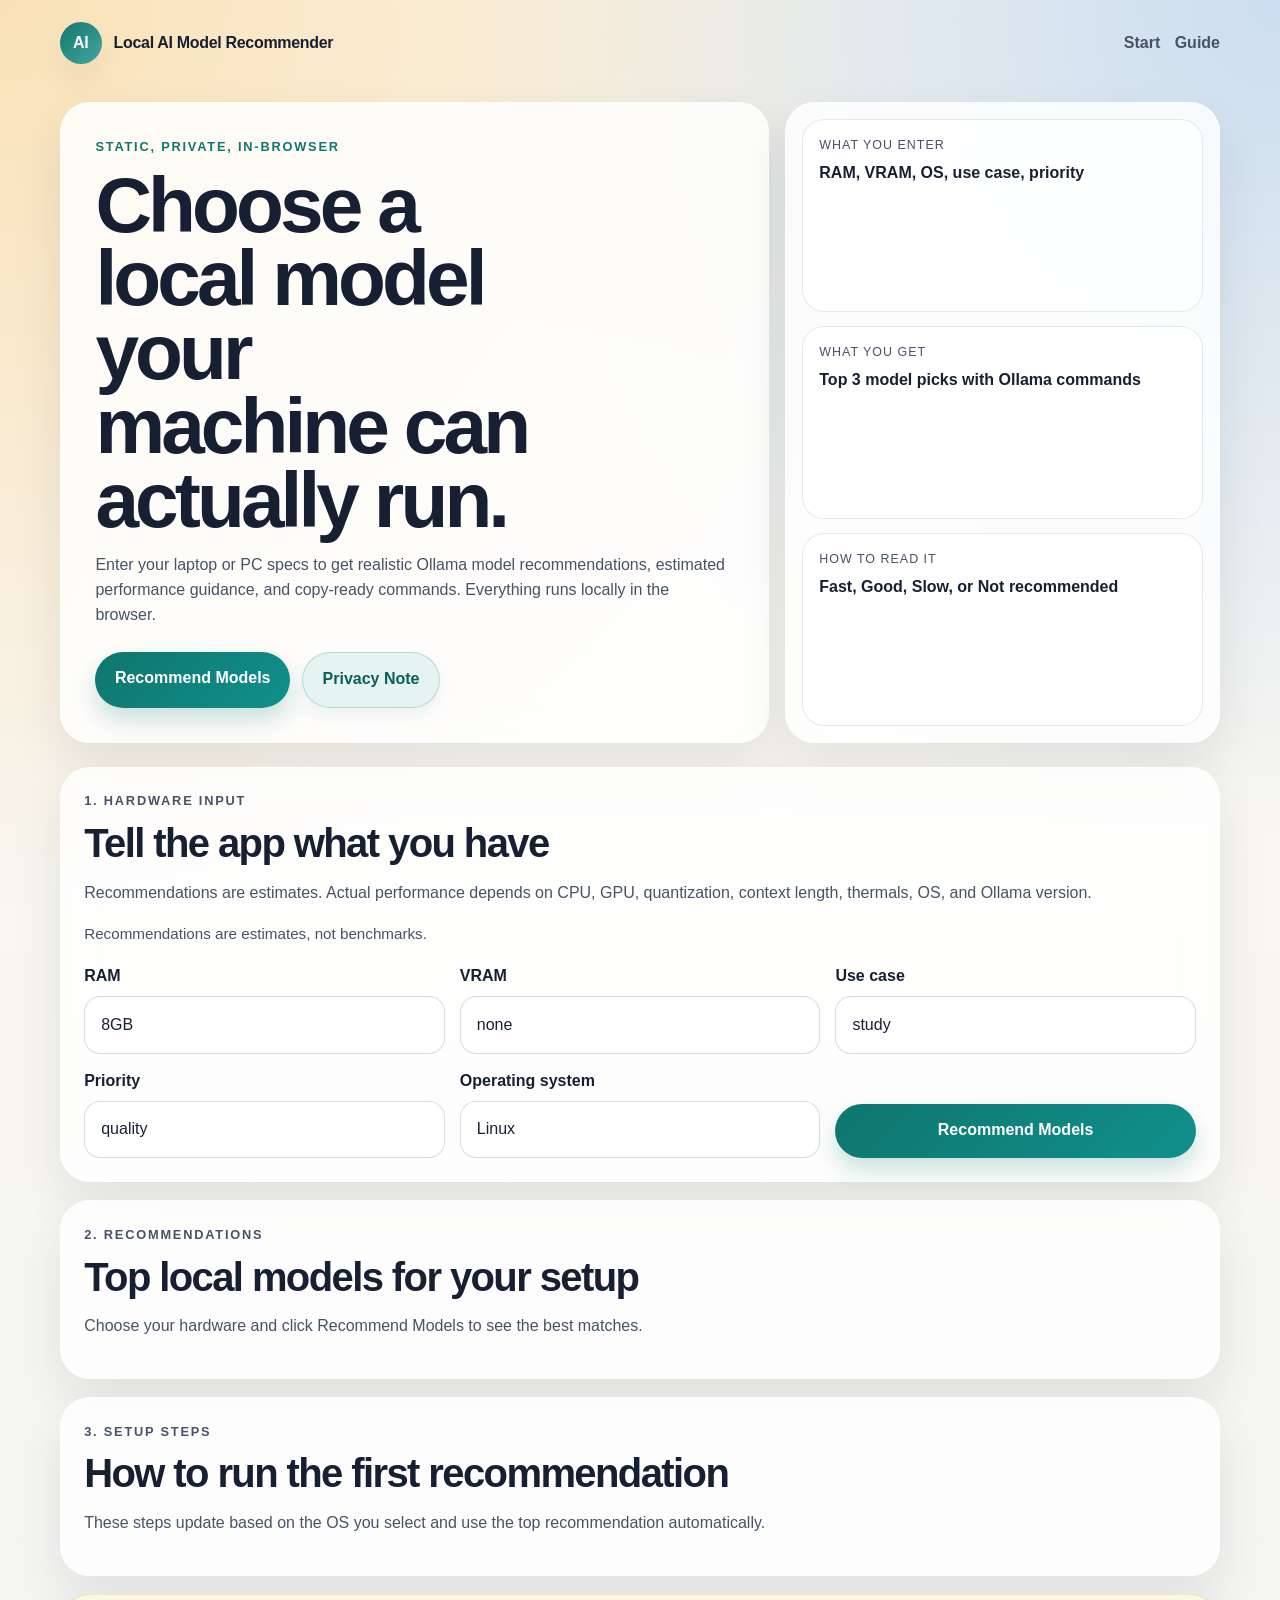
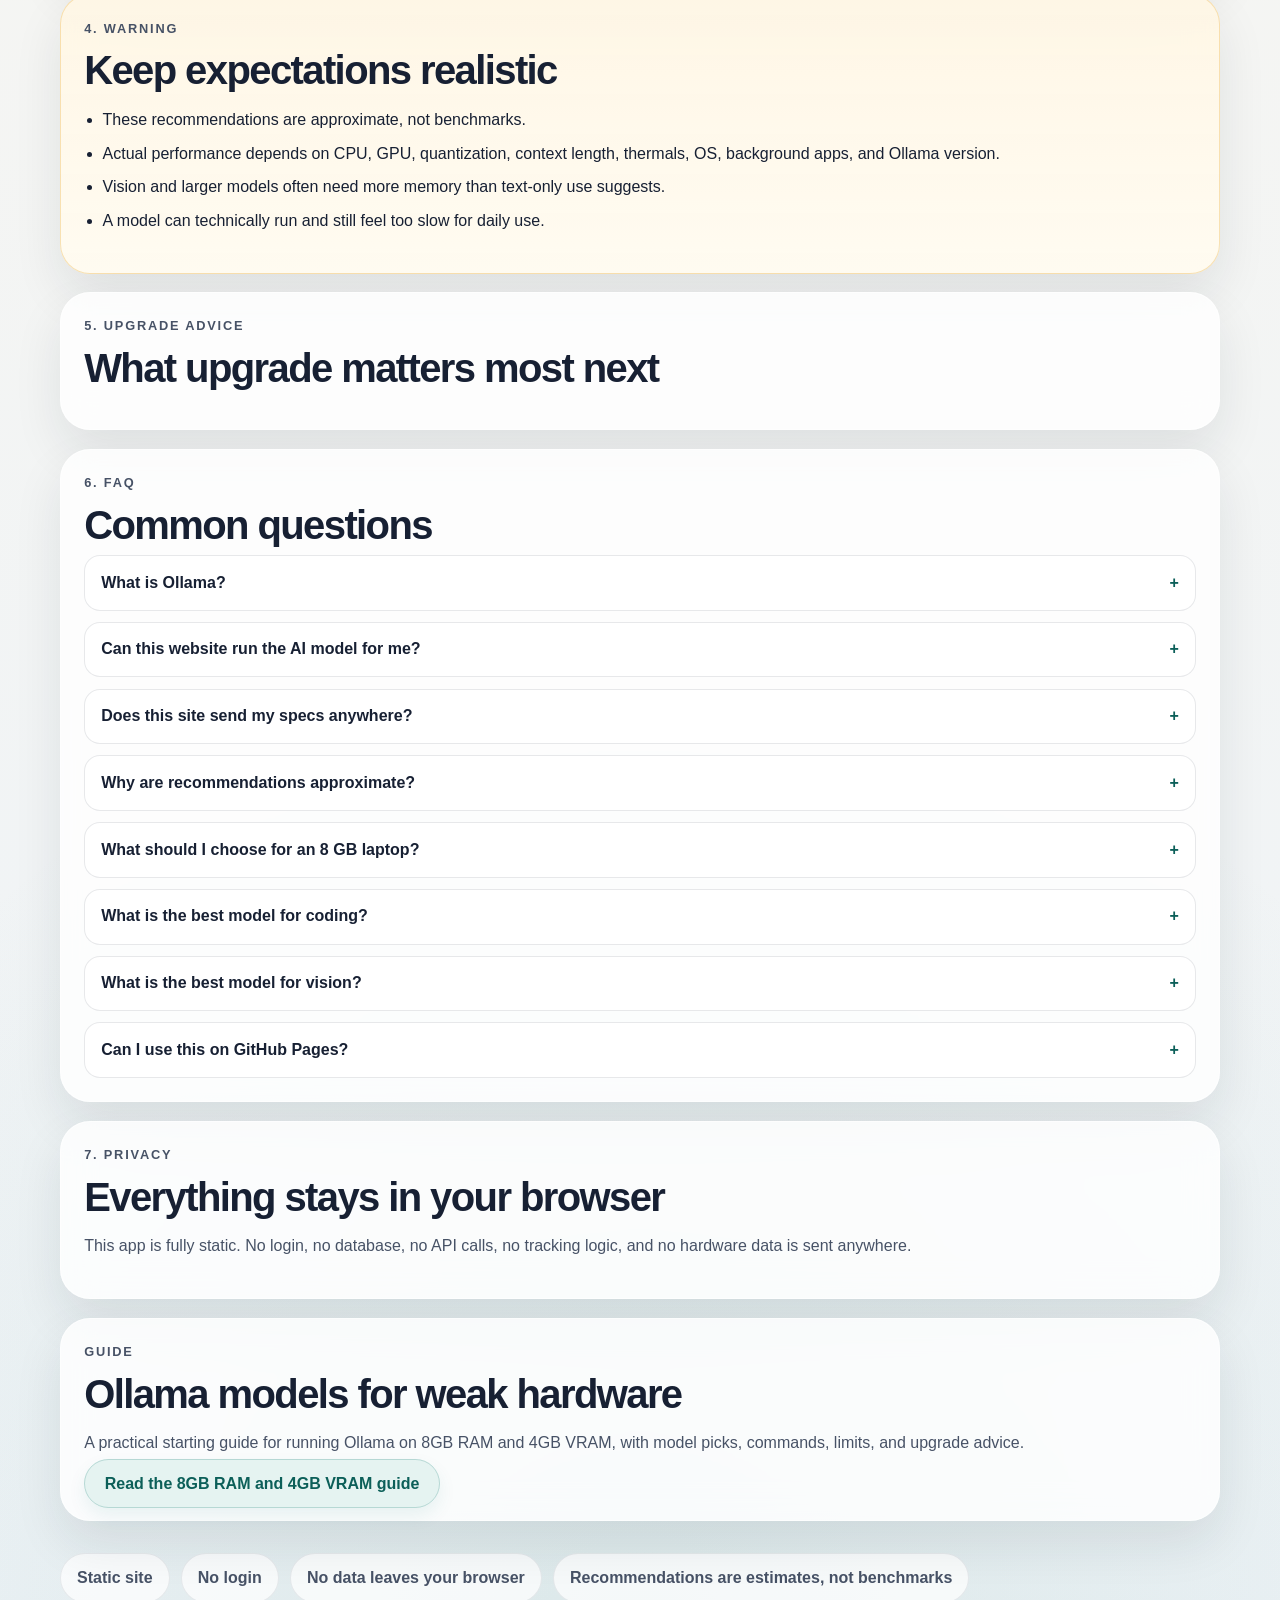
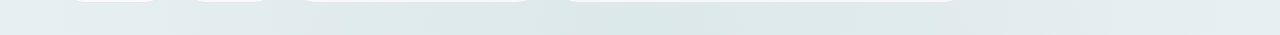
==== index.html @ 6525f6c2 "Add SEO guide for 8GB RAM and 4GB VRAM Ollama models" ====
<!DOCTYPE html>
<html lang="en">
  <head>
    <meta charset="UTF-8" />
    <meta name="viewport" content="width=device-width, initial-scale=1.0" />
    <title>Local AI Model Recommender for Ollama | Estimate the Best Local Model</title>
    <meta
      name="description"
      content="Estimate which Ollama models fit your RAM, VRAM, operating system, and use case with a private static site that runs fully in your browser."
    />
    <meta property="og:type" content="website" />
    <meta property="og:title" content="Local AI Model Recommender for Ollama" />
    <meta
      property="og:description"
      content="Estimate which local AI models your machine can realistically run based on hardware, workload, and priorities."
    />
    <meta property="og:site_name" content="Local AI Model Recommender" />
    <link rel="stylesheet" href="./styles.css" />
  </head>
  <body>
    <div class="page-shell">
      <a class="skip-link" href="#main-content">Skip to main content</a>
      <header class="hero">
        <nav class="topbar" aria-label="Primary">
          <div class="brand">
            <span class="brand-mark" aria-hidden="true">AI</span>
            <span>Local AI Model Recommender</span>
          </div>
          <div class="topbar-links">
            <a href="#hardware-form" class="ghost-link">Start</a>
            <a href="./best-ollama-models-8gb-ram-4gb-vram.html" class="ghost-link">Guide</a>
          </div>
        </nav>

        <div class="hero-content">
          <div class="hero-copy">
            <p class="eyebrow">Static, private, in-browser</p>
            <h1>Choose a local model your machine can actually run.</h1>
            <p class="hero-text">
              Enter your laptop or PC specs to get realistic Ollama model
              recommendations, estimated performance guidance, and copy-ready
              commands. Everything runs locally in the browser.
            </p>
            <div class="hero-actions">
              <a href="#hardware-form" class="button button-primary">Recommend Models</a>
              <a href="#privacy-note" class="button button-secondary">Privacy Note</a>
            </div>
          </div>

          <aside class="hero-panel" aria-label="What this tool does">
            <div class="metric-card">
              <span class="metric-label">What you enter</span>
              <strong>RAM, VRAM, OS, use case, priority</strong>
            </div>
            <div class="metric-card">
              <span class="metric-label">What you get</span>
              <strong>Top 3 model picks with Ollama commands</strong>
            </div>
            <div class="metric-card">
              <span class="metric-label">How to read it</span>
              <strong>Fast, Good, Slow, or Not recommended</strong>
            </div>
          </aside>
        </div>
      </header>

      <main class="main-content" id="main-content">
        <section class="card form-card" id="hardware-form">
          <div class="section-heading">
            <p class="eyebrow">1. Hardware Input</p>
            <h2>Tell the app what you have</h2>
            <p>
              Recommendations are estimates. Actual performance depends on CPU,
              GPU, quantization, context length, thermals, OS, and Ollama
              version.
            </p>
          </div>

          <p class="disclaimer-note" id="estimate-note">
            Recommendations are estimates, not benchmarks.
          </p>

          <form id="recommender-form" class="hardware-grid" aria-describedby="estimate-note">
            <div class="field">
              <label for="ram">RAM</label>
              <select id="ram" name="ram">
                <option value="4">4GB</option>
                <option value="8" selected>8GB</option>
                <option value="16">16GB</option>
                <option value="32">32GB</option>
                <option value="64">64GB</option>
                <option value="96">96GB</option>
                <option value="128">128GB</option>
                <option value="custom">Custom</option>
              </select>
              <input
                id="ram-custom"
                class="custom-hardware-input"
                type="number"
                min="1"
                step="1"
                inputmode="numeric"
                placeholder="Enter RAM in GB"
                aria-label="Custom RAM in GB"
                hidden
              />
            </div>

            <div class="field">
              <label for="vram">VRAM</label>
              <select id="vram" name="vram">
                <option value="0" selected>none</option>
                <option value="2">2GB</option>
                <option value="4">4GB</option>
                <option value="6">6GB</option>
                <option value="8">8GB</option>
                <option value="12">12GB</option>
                <option value="16">16GB</option>
                <option value="20">20GB</option>
                <option value="24">24GB</option>
                <option value="32">32GB</option>
                <option value="48">48GB</option>
                <option value="64">64GB</option>
                <option value="96">96GB</option>
                <option value="128">128GB</option>
                <option value="custom">Custom</option>
              </select>
              <input
                id="vram-custom"
                class="custom-hardware-input"
                type="number"
                min="0"
                step="1"
                inputmode="numeric"
                placeholder="Enter VRAM in GB"
                aria-label="Custom VRAM in GB"
                hidden
              />
            </div>

            <div class="field">
              <label for="useCase">Use case</label>
              <select id="useCase" name="useCase">
                <option value="chat">chat</option>
                <option value="coding">coding</option>
                <option value="study" selected>study</option>
                <option value="automation agents">automation agents</option>
                <option value="home server">home server</option>
                <option value="vision">vision</option>
              </select>
            </div>

            <div class="field">
              <label for="priority">Priority</label>
              <select id="priority" name="priority">
                <option value="speed">speed</option>
                <option value="quality" selected>quality</option>
                <option value="lowest memory">lowest memory</option>
                <option value="privacy/offline">privacy/offline</option>
              </select>
            </div>

            <div class="field">
              <label for="os">Operating system</label>
              <select id="os" name="os">
                <option value="Windows">Windows</option>
                <option value="Linux" selected>Linux</option>
                <option value="macOS">macOS</option>
              </select>
            </div>

            <div class="field field-action">
              <button type="submit" class="button button-primary button-full">
                Recommend Models
              </button>
            </div>
          </form>
        </section>

        <section
          class="card results-card"
          id="results-section"
          aria-labelledby="results-heading"
          tabindex="-1"
        >
          <div class="section-heading">
            <p class="eyebrow">2. Recommendations</p>
            <h2 id="results-heading">Top local models for your setup</h2>
            <p id="results-summary" role="status" aria-live="polite">
              Choose your hardware and click Recommend Models to see the best
              matches.
            </p>
          </div>

          <div
            id="results-warning"
            class="inline-warning hidden"
            role="status"
            aria-live="polite"
          ></div>
          <div class="share-panel hidden" id="share-panel">
            <div class="share-header">
              <h3>Share this result</h3>
              <p>Copy this link to reopen the same recommendation later.</p>
            </div>
            <div class="share-controls">
              <div class="field share-field">
                <label for="share-url">Shareable URL</label>
                <input id="share-url" type="text" readonly />
              </div>
              <button
                type="button"
                class="button button-secondary share-button"
                id="copy-share-link"
                data-state="idle"
              >
                Copy link
              </button>
            </div>
            <p id="share-status" class="share-status" role="status" aria-live="polite"></p>
          </div>
          <div id="results-grid" class="results-grid"></div>
          <section
            class="comparison-panel hidden"
            id="comparison-panel"
            aria-labelledby="comparison-heading"
          >
            <div class="comparison-header">
              <h3 id="comparison-heading">Compare the top 3 models</h3>
              <p>Use this to understand why one model may fit better than another.</p>
            </div>
            <div class="comparison-table-wrap">
              <table class="comparison-table" aria-label="Top 3 model comparison">
                <thead>
                  <tr>
                    <th scope="col">Model</th>
                    <th scope="col">Size</th>
                    <th scope="col">Best for</th>
                    <th scope="col">Expected performance</th>
                    <th scope="col">Speed</th>
                    <th scope="col">Quality</th>
                    <th scope="col">Coding</th>
                    <th scope="col">Vision</th>
                    <th scope="col">Pull command</th>
                  </tr>
                </thead>
                <tbody id="comparison-table-body"></tbody>
              </table>
            </div>
          </section>
          <section
            class="checklist-panel hidden"
            id="checklist-panel"
            aria-labelledby="checklist-heading"
          >
            <div class="checklist-header">
              <h3 id="checklist-heading">Beginner setup checklist</h3>
              <p>Follow these steps after choosing your model.</p>
            </div>
            <ol class="checklist-list" id="checklist-list"></ol>
            <div class="checklist-actions">
              <button
                type="button"
                class="button button-secondary"
                id="copy-checklist-button"
              >
                Copy checklist
              </button>
              <p
                id="checklist-status"
                class="checklist-status"
                role="status"
                aria-live="polite"
              ></p>
            </div>
          </section>
        </section>

        <section class="card" id="setup-section">
          <div class="section-heading">
            <p class="eyebrow">3. Setup Steps</p>
            <h2>How to run the first recommendation</h2>
            <p>
              These steps update based on the OS you select and use the top
              recommendation automatically.
            </p>
          </div>
          <ol id="setup-steps" class="steps-list"></ol>
        </section>

        <section class="card warning-card" id="warning-section">
          <div class="section-heading">
            <p class="eyebrow">4. Warning</p>
            <h2>Keep expectations realistic</h2>
          </div>
          <ul class="warning-list">
            <li>These recommendations are approximate, not benchmarks.</li>
            <li>
              Actual performance depends on CPU, GPU, quantization, context
              length, thermals, OS, background apps, and Ollama version.
            </li>
            <li>
              Vision and larger models often need more memory than text-only use
              suggests.
            </li>
            <li>
              A model can technically run and still feel too slow for daily use.
            </li>
          </ul>
        </section>

        <section class="card" id="upgrade-section">
          <div class="section-heading">
            <p class="eyebrow">5. Upgrade Advice</p>
            <h2>What upgrade matters most next</h2>
            <p id="upgrade-advice" class="upgrade-copy"></p>
          </div>
        </section>

        <section class="card" id="faq-section">
          <div class="section-heading">
            <p class="eyebrow">6. FAQ</p>
            <h2>Common questions</h2>
          </div>
          <div class="faq-list">
            <details>
              <summary>What is Ollama?</summary>
              <p>
                Ollama is a tool for downloading and running local AI models on
                your own machine.
              </p>
            </details>
            <details>
              <summary>Can this website run the AI model for me?</summary>
              <p>
                No. This site only recommends models and shows commands. You run
                the model locally with Ollama.
              </p>
            </details>
            <details>
              <summary>Does this site send my specs anywhere?</summary>
              <p>
                No. Everything runs in your browser and no hardware data is sent
                anywhere.
              </p>
            </details>
            <details>
              <summary>Why are recommendations approximate?</summary>
              <p>
                Real-world speed and quality vary based on quantization, CPU,
                GPU, context length, thermals, drivers, OS, and Ollama version.
              </p>
            </details>
            <details>
              <summary>What should I choose for an 8 GB laptop?</summary>
              <p>
                Small 3B to 4B models are usually the practical ceiling. CPU-only
                systems may still prefer 1B to 3B models for speed.
              </p>
            </details>
            <details>
              <summary>What is the best model for coding?</summary>
              <p>
                Qwen coding models are strong picks when your RAM and VRAM are
                high enough, especially the 7B range for balanced local use.
              </p>
            </details>
            <details>
              <summary>What is the best model for vision?</summary>
              <p>
                Vision-capable Gemma 3 models are the main options in this v1
                dataset. They need more memory than text-only models.
              </p>
            </details>
            <details>
              <summary>Can I use this on GitHub Pages?</summary>
              <p>
                Yes. It is a static HTML, CSS, and JavaScript site with no
                backend, build step, or API dependency.
              </p>
            </details>
          </div>
        </section>

        <section class="card privacy-card" id="privacy-note">
          <div class="section-heading">
            <p class="eyebrow">7. Privacy</p>
            <h2>Everything stays in your browser</h2>
            <p>
              This app is fully static. No login, no database, no API calls, no
              tracking logic, and no hardware data is sent anywhere.
            </p>
          </div>
        </section>

        <section class="card resources-card" id="guides">
          <div class="section-heading">
            <p class="eyebrow">Guide</p>
            <h2>Ollama models for weak hardware</h2>
            <p>
              A practical starting guide for running Ollama on 8GB RAM and 4GB
              VRAM, with model picks, commands, limits, and upgrade advice.
            </p>
          </div>
          <a
            href="./best-ollama-models-8gb-ram-4gb-vram.html"
            class="button button-secondary"
          >
            Read the 8GB RAM and 4GB VRAM guide
          </a>
        </section>
      </main>

      <footer class="site-footer">
        <div class="footer-pill">Static site</div>
        <div class="footer-pill">No login</div>
        <div class="footer-pill">No data leaves your browser</div>
        <div class="footer-pill">Recommendations are estimates, not benchmarks</div>
      </footer>
    </div>

    <script src="./app.js"></script>
  </body>
</html>
---- styles.css ----
:root {
  --bg-base: linear-gradient(180deg, #fbf7ef 0%, #eef3f7 100%);
  --bg-accent:
    radial-gradient(circle at 0% 0%, rgba(248, 208, 136, 0.55) 0, transparent 26%),
    radial-gradient(circle at 100% 0%, rgba(134, 184, 240, 0.4) 0, transparent 24%),
    radial-gradient(circle at 50% 100%, rgba(84, 153, 138, 0.12) 0, transparent 30%);
  --surface: rgba(255, 255, 255, 0.82);
  --surface-strong: #ffffff;
  --surface-soft: rgba(250, 251, 253, 0.92);
  --text: #172033;
  --muted: #475266;
  --line: rgba(23, 32, 51, 0.1);
  --line-strong: rgba(23, 32, 51, 0.16);
  --primary: #0f766e;
  --primary-strong: #0c5f59;
  --primary-soft: #e5f3f1;
  --warning: #fff6e4;
  --warning-line: #f1c46f;
  --warning-text: #6b3e0b;
  --success: #0a7d56;
  --shadow-lg: 0 22px 50px rgba(19, 28, 45, 0.09);
  --shadow-md: 0 16px 32px rgba(19, 28, 45, 0.06);
  --radius-xl: 30px;
  --radius-lg: 22px;
  --radius-md: 16px;
  --radius-sm: 12px;
  --container: 1160px;
  --font-stack: "Segoe UI", "Helvetica Neue", Arial, sans-serif;
}

*,
*::before,
*::after {
  box-sizing: border-box;
}

html {
  scroll-behavior: smooth;
  overflow-x: hidden;
}

body {
  width: 100%;
  margin: 0;
  font-family: var(--font-stack);
  background: var(--bg-accent), var(--bg-base);
  color: var(--text);
  line-height: 1.55;
  overflow-x: hidden;
}

.skip-link {
  position: absolute;
  left: 1rem;
  top: 1rem;
  z-index: 10;
  padding: 0.75rem 1rem;
  border-radius: 999px;
  background: var(--primary-strong);
  color: #fff;
  transform: translateY(-200%);
  transition: transform 140ms ease;
}

.skip-link:focus {
  transform: translateY(0);
}

a {
  color: inherit;
  text-decoration: none;
}

button,
select,
input {
  font: inherit;
}

code {
  font-family: "SFMono-Regular", Consolas, "Liberation Mono", Menlo, monospace;
}

.page-shell {
  min-height: 100vh;
  min-width: 0;
}

.hero,
.main-content,
.site-footer {
  width: min(calc(100% - 1.25rem), var(--container));
  margin: 0 auto;
}

.hero {
  padding: 0.9rem 0 1.5rem;
}

.topbar {
  display: flex;
  align-items: center;
  justify-content: space-between;
  gap: 1rem;
  margin-bottom: 1.75rem;
}

.brand {
  display: flex;
  align-items: center;
  gap: 0.75rem;
  font-weight: 800;
  letter-spacing: -0.02em;
}

.brand-mark {
  width: 2.6rem;
  height: 2.6rem;
  display: inline-flex;
  align-items: center;
  justify-content: center;
  border-radius: 999px;
  background: linear-gradient(135deg, var(--primary), #46a7a0);
  color: #fff;
  box-shadow: var(--shadow-md);
}

.ghost-link {
  color: var(--muted);
  font-weight: 700;
}

.topbar-links {
  display: flex;
  flex-wrap: wrap;
  justify-content: flex-end;
  gap: 0.9rem;
}

.hero-content {
  display: grid;
  gap: 1rem;
}

.hero-copy,
.hero-panel,
.card {
  min-width: 0;
  background: var(--surface);
  backdrop-filter: blur(16px);
  border: 1px solid rgba(255, 255, 255, 0.55);
  box-shadow: var(--shadow-lg);
  border-radius: var(--radius-xl);
}

.hero-copy {
  padding: 1.5rem;
}

.hero-copy h1 {
  margin: 0 0 0.9rem;
  font-size: clamp(2.3rem, 8vw, 4.9rem);
  line-height: 0.94;
  letter-spacing: -0.05em;
  max-width: 10ch;
}

.hero-text,
.section-heading p,
.faq-list p,
.result-subcopy,
.empty-state p {
  color: var(--muted);
}

.eyebrow {
  margin: 0 0 0.75rem;
  font-size: 0.8rem;
  letter-spacing: 0.14em;
  text-transform: uppercase;
  color: var(--primary);
  font-weight: 800;
}

.hero-actions {
  display: flex;
  flex-wrap: wrap;
  gap: 0.75rem;
  margin-top: 1.5rem;
}

.hero-panel {
  padding: 1rem;
  display: grid;
  gap: 0.85rem;
}

.metric-card {
  background: rgba(255, 255, 255, 0.85);
  border: 1px solid var(--line);
  border-radius: var(--radius-lg);
  padding: 1rem;
}

.metric-label {
  display: block;
  color: var(--muted);
  font-size: 0.78rem;
  margin-bottom: 0.38rem;
  text-transform: uppercase;
  letter-spacing: 0.08em;
}

.main-content {
  padding-bottom: 2rem;
  display: grid;
  gap: 1rem;
}

.card {
  padding: 1.2rem;
}

.section-heading h2 {
  margin: 0.12rem 0 0.55rem;
  font-size: clamp(1.5rem, 4vw, 2.5rem);
  line-height: 1.04;
  letter-spacing: -0.04em;
}

.hardware-grid {
  display: grid;
  gap: 0.95rem;
  margin-top: 1.2rem;
}

.field {
  display: grid;
  gap: 0.45rem;
}

.field label {
  font-weight: 700;
}

.field select,
.custom-hardware-input {
  width: 100%;
  appearance: none;
  border-radius: var(--radius-md);
  border: 1px solid var(--line-strong);
  padding: 0.95rem 1rem;
  background: var(--surface-strong);
  color: var(--text);
  box-shadow: inset 0 1px 0 rgba(255, 255, 255, 0.7);
}

.custom-hardware-input[hidden] {
  display: none;
}

.custom-hardware-input:invalid {
  border-color: var(--warning-line);
}

.disclaimer-note {
  margin: 1rem 0 0;
  color: var(--muted);
  font-size: 0.95rem;
}

.button {
  border: 0;
  border-radius: 999px;
  padding: 0.92rem 1.22rem;
  font-weight: 800;
  cursor: pointer;
  transition: transform 140ms ease, background-color 140ms ease, color 140ms ease,
    box-shadow 140ms ease;
}

.button:hover,
.button:focus-visible,
.copy-button:hover,
.copy-button:focus-visible {
  transform: translateY(-1px);
}

.button:focus-visible,
.ghost-link:focus-visible,
summary:focus-visible,
select:focus-visible,
.custom-hardware-input:focus-visible,
.share-field input:focus-visible,
.copy-button:focus-visible,
.skip-link:focus-visible,
.results-card:focus-visible {
  outline: 3px solid rgba(15, 118, 110, 0.35);
  outline-offset: 3px;
}

.button-primary {
  color: #fff;
  background: linear-gradient(135deg, var(--primary), #10908b);
  box-shadow: 0 12px 24px rgba(15, 118, 110, 0.22);
}

.button-secondary {
  color: var(--primary-strong);
  background: var(--primary-soft);
  border: 1px solid rgba(15, 118, 110, 0.22);
  box-shadow: 0 8px 18px rgba(15, 118, 110, 0.08);
}

.button-full {
  width: 100%;
}

.field-action {
  align-self: end;
}

.results-grid {
  display: grid;
  gap: 1rem;
  margin-top: 1rem;
}

.share-panel {
  min-width: 0;
  margin-top: 1rem;
  padding: 1rem;
  border-radius: var(--radius-lg);
  background: linear-gradient(180deg, rgba(229, 243, 241, 0.9), rgba(255, 255, 255, 0.96));
  border: 1px solid rgba(15, 118, 110, 0.18);
  box-shadow: 0 12px 28px rgba(15, 118, 110, 0.08);
}

.share-header p,
.share-status {
  color: #334155;
}

.share-header h3 {
  margin: 0;
  font-size: 1rem;
  line-height: 1.2;
}

.share-header p {
  margin: 0.3rem 0 0;
  font-size: 0.95rem;
}

.share-controls {
  min-width: 0;
  display: grid;
  gap: 0.8rem;
  margin-top: 0.9rem;
}

.share-field input {
  min-width: 0;
  width: 100%;
  border-radius: var(--radius-md);
  border: 1px solid var(--line-strong);
  padding: 0.95rem 1rem;
  background: var(--surface-strong);
  color: var(--text);
}

.share-button {
  white-space: nowrap;
}

.share-status {
  min-height: 1.5rem;
  margin: 0.75rem 0 0;
  font-size: 0.88rem;
}

.checklist-panel {
  min-width: 0;
  margin-top: 1rem;
  padding: 1rem;
  border-radius: var(--radius-lg);
  background: linear-gradient(180deg, rgba(247, 251, 250, 0.96), rgba(255, 255, 255, 0.98));
  border: 1px solid rgba(15, 118, 110, 0.14);
  box-shadow: var(--shadow-md);
}

.comparison-panel {
  min-width: 0;
  margin-top: 1rem;
  padding: 1rem;
  border-radius: var(--radius-lg);
  background: rgba(255, 255, 255, 0.94);
  border: 1px solid var(--line);
  box-shadow: var(--shadow-md);
}

.comparison-header h3 {
  margin: 0;
  font-size: 1.08rem;
  line-height: 1.2;
}

.comparison-header p {
  margin: 0.3rem 0 0;
  color: #334155;
}

.comparison-table-wrap {
  max-width: 100%;
  min-width: 0;
  margin-top: 1rem;
  overflow-x: auto;
  -webkit-overflow-scrolling: touch;
  overscroll-behavior-inline: contain;
}

.comparison-table {
  width: 100%;
  min-width: 900px;
  border-collapse: collapse;
}

.comparison-table th,
.comparison-table td {
  padding: 0.85rem 0.8rem;
  border-bottom: 1px solid rgba(23, 32, 51, 0.08);
  text-align: left;
  vertical-align: top;
}

.comparison-table th {
  color: #334155;
  font-size: 0.78rem;
  font-weight: 800;
  letter-spacing: 0.08em;
  text-transform: uppercase;
}

.comparison-table td {
  color: var(--text);
  background: rgba(255, 255, 255, 0.74);
}

.comparison-model {
  font-weight: 800;
}

.comparison-command {
  display: grid;
  gap: 0.6rem;
  min-width: 0;
}

.comparison-command code {
  display: block;
  padding: 0.7rem 0.8rem;
  border-radius: var(--radius-sm);
  background: #0f172a;
  color: #f8fafc;
  border: 1px solid rgba(148, 163, 184, 0.2);
  overflow-x: auto;
  white-space: nowrap;
}

.checklist-header h3 {
  margin: 0;
  font-size: 1.08rem;
  line-height: 1.2;
}

.checklist-header p,
.checklist-status,
.checklist-item-copy {
  color: #334155;
}

.checklist-header p {
  margin: 0.3rem 0 0;
}

.checklist-list {
  margin: 1rem 0 0;
  padding-left: 1.25rem;
}

.checklist-list li + li {
  margin-top: 0.8rem;
}

.checklist-item-copy {
  display: block;
  margin-top: 0.2rem;
}

.checklist-command {
  margin-top: 0.55rem;
  min-width: 0;
}

.checklist-command-group {
  margin-top: 0.55rem;
  min-width: 0;
}

.checklist-command-label {
  display: block;
  margin-bottom: 0.45rem;
  color: #334155;
  font-size: 0.84rem;
  font-weight: 800;
}

.checklist-command-block {
  max-width: 100%;
  min-width: 0;
  padding: 0.9rem;
  border-radius: var(--radius-md);
  background: #0f172a;
  color: #f8fafc;
  border: 1px solid rgba(148, 163, 184, 0.18);
  box-shadow: 0 10px 20px rgba(15, 23, 42, 0.14);
  overflow-x: auto;
}

.checklist-command-block code {
  display: block;
  color: #f8fafc;
  white-space: nowrap;
  overflow-x: auto;
}

.checklist-copy-button {
  margin-top: 0.6rem;
  border: 1px solid #1d4ed8;
  background: #2563eb;
  color: #ffffff;
  box-shadow: none;
}

.checklist-copy-button:hover,
.checklist-copy-button:focus-visible {
  background: #1d4ed8;
}

.checklist-actions {
  display: grid;
  gap: 0.75rem;
  margin-top: 1rem;
}

.checklist-status {
  min-height: 1.5rem;
  margin: 0;
  font-size: 0.88rem;
}

.result-card {
  min-width: 0;
  position: relative;
  border: 1px solid var(--line);
  border-radius: var(--radius-lg);
  background: rgba(255, 255, 255, 0.94);
  padding: 1rem;
  box-shadow: var(--shadow-md);
}

.result-card.best-match {
  border-color: rgba(15, 118, 110, 0.28);
  box-shadow: 0 22px 44px rgba(15, 118, 110, 0.12);
}

.result-card.best-match::before {
  content: "";
  position: absolute;
  inset: 0;
  border-radius: inherit;
  padding: 1px;
  background: linear-gradient(135deg, rgba(15, 118, 110, 0.4), rgba(92, 170, 132, 0.18));
  -webkit-mask: linear-gradient(#fff 0 0) content-box, linear-gradient(#fff 0 0);
  -webkit-mask-composite: xor;
  mask-composite: exclude;
  pointer-events: none;
}

.result-badges {
  display: flex;
  flex-wrap: wrap;
  gap: 0.5rem;
  margin-bottom: 0.85rem;
}

.badge {
  display: inline-flex;
  align-items: center;
  border-radius: 999px;
  padding: 0.36rem 0.72rem;
  font-size: 0.77rem;
  font-weight: 800;
  letter-spacing: 0.02em;
}

.badge-rank {
  background: #eef1f7;
  color: #344056;
}

.badge-best {
  background: #e7f7ef;
  color: var(--success);
}

.badge-size {
  background: var(--primary-soft);
  color: var(--primary-strong);
}

.result-top {
  display: grid;
  gap: 0.45rem;
}

.result-title-row {
  display: flex;
  align-items: start;
  justify-content: space-between;
  gap: 0.8rem;
  min-width: 0;
}

.result-top h3 {
  margin: 0;
  font-size: 1.34rem;
  line-height: 1.1;
}

.result-subcopy {
  margin: 0;
}

.scan-grid {
  margin-top: 1rem;
  display: grid;
  gap: 0.75rem;
}

.scan-item {
  padding: 0.9rem;
  border-radius: var(--radius-md);
  background: var(--surface-soft);
  border: 1px solid rgba(23, 32, 51, 0.06);
}

.scan-label {
  display: block;
  margin-bottom: 0.28rem;
  font-size: 0.77rem;
  font-weight: 800;
  text-transform: uppercase;
  letter-spacing: 0.08em;
  color: var(--muted);
}

.scan-item strong {
  display: block;
  margin-bottom: 0.24rem;
  font-size: 1rem;
}

.why-block {
  margin-top: 0.95rem;
  padding: 0.95rem;
  border-radius: var(--radius-md);
  background: #f7fbfa;
  border: 1px solid rgba(15, 118, 110, 0.1);
}

.why-block strong {
  display: block;
  margin-bottom: 0.28rem;
}

.command-block {
  max-width: 100%;
  min-width: 0;
  margin-top: 1rem;
  border-radius: var(--radius-md);
  background: #0f1726;
  color: #edf4ff;
  padding: 0.9rem;
  display: grid;
  gap: 0.75rem;
}

.command-row {
  min-width: 0;
  display: grid;
  grid-template-columns: minmax(0, 1fr);
  gap: 0.6rem;
}

.command-meta {
  min-width: 0;
}

.command-meta strong {
  display: block;
  margin-bottom: 0.25rem;
  font-size: 0.84rem;
  color: rgba(248, 251, 255, 0.94);
}

.command-row code {
  display: block;
  min-width: 0;
  overflow-wrap: anywhere;
  color: #ffffff;
}

.copy-button {
  justify-self: start;
  min-width: 82px;
  padding: 0.62rem 0.95rem;
  border-radius: 999px;
  border: 1px solid rgba(255, 255, 255, 0.24);
  background: rgba(255, 255, 255, 0.14);
  color: #fff;
  cursor: pointer;
  font-weight: 800;
}

.checklist-copy-button:not([data-state="copied"]):not([data-state="failed"]),
.comparison-command .copy-button:not([data-state="copied"]):not([data-state="failed"]) {
  border: 1px solid #1d4ed8;
  background: #2563eb;
  color: #ffffff;
  opacity: 1;
}

.checklist-copy-button:not([data-state="copied"]):not([data-state="failed"]):hover,
.comparison-command .copy-button:not([data-state="copied"]):not([data-state="failed"]):hover {
  background: #1d4ed8;
  border-color: #1d4ed8;
  color: #ffffff;
}

.checklist-copy-button:not([data-state="copied"]):not([data-state="failed"]):focus-visible,
.comparison-command .copy-button:not([data-state="copied"]):not([data-state="failed"]):focus-visible {
  background: #1d4ed8;
  border-color: #1d4ed8;
  color: #ffffff;
  outline: 3px solid rgba(37, 99, 235, 0.28);
  outline-offset: 3px;
}

.checklist-copy-button:not([data-state="copied"]):not([data-state="failed"]):active,
.comparison-command .copy-button:not([data-state="copied"]):not([data-state="failed"]):active {
  background: #1e40af;
  border-color: #1e40af;
  color: #ffffff;
}

.copy-button[data-state="copied"] {
  background: rgba(10, 125, 86, 0.3);
  border-color: rgba(92, 202, 151, 0.3);
}

.copy-button[data-state="failed"] {
  background: rgba(138, 63, 31, 0.3);
  border-color: rgba(255, 177, 140, 0.26);
}

.warning-cluster {
  margin-top: 0.95rem;
  padding-left: 1.1rem;
}

.warning-cluster li + li,
.warning-list li + li,
.steps-list li + li {
  margin-top: 0.55rem;
}

.inline-warning,
.warning-card {
  background: linear-gradient(180deg, rgba(255, 246, 228, 0.92), rgba(255, 251, 240, 0.95));
  border-color: rgba(241, 196, 111, 0.48);
}

.inline-warning {
  border: 1px solid var(--warning-line);
  border-radius: var(--radius-md);
  padding: 0.95rem 1rem;
  color: var(--warning-text);
  margin-top: 1rem;
}

.empty-state {
  min-width: 0;
  padding: 1.2rem;
  border-radius: var(--radius-lg);
  background: rgba(255, 255, 255, 0.88);
  border: 1px dashed var(--line-strong);
}

.empty-state h3 {
  margin: 0 0 0.4rem;
}

.result-card ul,
.warning-list,
.steps-list {
  padding-left: 1.15rem;
}

.steps-list code,
.warning-list code,
.result-card code {
  overflow-wrap: anywhere;
}

.upgrade-copy {
  font-size: 1.02rem;
  color: var(--text);
  overflow-wrap: anywhere;
}

.faq-list {
  display: grid;
  gap: 0.7rem;
}

.faq-list details {
  border: 1px solid var(--line);
  border-radius: var(--radius-md);
  background: rgba(255, 255, 255, 0.8);
  padding: 0.9rem 1rem;
}

.faq-list summary {
  cursor: pointer;
  font-weight: 700;
  list-style: none;
}

.faq-list summary::-webkit-details-marker {
  display: none;
}

.faq-list summary::after {
  content: "+";
  float: right;
  color: var(--primary-strong);
  font-weight: 800;
}

.faq-list details[open] summary::after {
  content: "−";
}

.site-footer {
  padding: 0 0 2rem;
  display: flex;
  flex-wrap: wrap;
  gap: 0.7rem;
}

.footer-pill {
  border-radius: 999px;
  background: rgba(255, 255, 255, 0.72);
  border: 1px solid rgba(23, 32, 51, 0.08);
  padding: 0.72rem 1rem;
  color: var(--muted);
  font-weight: 700;
}

.article-hero {
  padding-bottom: 1rem;
}

.article-hero-copy {
  max-width: 880px;
}

.article-hero-copy h1 {
  max-width: 13ch;
}

.article-main {
  max-width: 920px;
}

.article-card {
  padding: 1.2rem;
}

.article-card section + section {
  margin-top: 2.2rem;
  padding-top: 1.5rem;
  border-top: 1px solid var(--line);
}

.article-card h2 {
  margin: 0 0 0.85rem;
  font-size: clamp(1.55rem, 4vw, 2.45rem);
  line-height: 1.08;
  letter-spacing: -0.04em;
}

.article-card h3 {
  margin: 1.45rem 0 0.55rem;
  font-size: 1.16rem;
  line-height: 1.2;
}

.article-card p,
.article-card li {
  color: var(--muted);
}

.article-card strong,
.article-card h2,
.article-card h3 {
  color: var(--text);
}

.article-card a {
  color: var(--primary-strong);
  font-weight: 800;
  text-decoration: underline;
  text-underline-offset: 0.18em;
}

.article-card .button {
  color: #fff;
  text-decoration: none;
}

.article-card .button-secondary {
  color: var(--primary-strong);
}

.article-card ul,
.article-card ol {
  padding-left: 1.25rem;
}

.article-card li + li {
  margin-top: 0.45rem;
}

.article-card code {
  overflow-wrap: anywhere;
}

.article-card p code,
.article-card li code,
.article-table code {
  border-radius: 0.45rem;
  padding: 0.12rem 0.34rem;
  background: rgba(15, 118, 110, 0.09);
  color: var(--primary-strong);
  font-size: 0.94em;
}

.article-card pre {
  max-width: 100%;
  margin: 0.85rem 0 1rem;
  padding: 1rem;
  overflow-x: auto;
  border-radius: var(--radius-md);
  background: #0f172a;
  border: 1px solid rgba(148, 163, 184, 0.2);
  box-shadow: 0 12px 26px rgba(15, 23, 42, 0.12);
}

.article-card pre code {
  display: block;
  min-width: 0;
  padding: 0;
  background: transparent;
  color: #f8fafc;
  white-space: pre;
}

.article-card blockquote {
  margin: 1rem 0;
  padding: 0.9rem 1rem;
  border-left: 4px solid var(--primary);
  border-radius: var(--radius-md);
  background: var(--primary-soft);
}

.article-card blockquote p {
  margin: 0;
  color: var(--text);
  font-weight: 800;
}

.article-table-wrap {
  max-width: 100%;
  margin: 1rem 0;
  overflow-x: auto;
  -webkit-overflow-scrolling: touch;
}

.article-table {
  width: 100%;
  min-width: 680px;
  border-collapse: collapse;
  border: 1px solid var(--line);
  border-radius: var(--radius-md);
  overflow: hidden;
}

.article-table th,
.article-table td {
  padding: 0.85rem;
  border-bottom: 1px solid rgba(23, 32, 51, 0.08);
  text-align: left;
  vertical-align: top;
}

.article-table th {
  background: var(--surface-soft);
  color: #334155;
  font-size: 0.78rem;
  font-weight: 800;
  letter-spacing: 0.08em;
  text-transform: uppercase;
}

.article-table td {
  background: rgba(255, 255, 255, 0.74);
  color: var(--muted);
}

.article-cta {
  padding: 1.1rem;
  border-radius: var(--radius-lg);
  background: linear-gradient(180deg, rgba(229, 243, 241, 0.92), rgba(255, 255, 255, 0.96));
  border: 1px solid rgba(15, 118, 110, 0.18);
}

.internal-links {
  display: grid;
  gap: 0.45rem;
}

.article-bottom-nav {
  display: grid;
  gap: 1rem;
}

.hidden {
  display: none;
}

@media (hover: none) {
  .button:hover,
  .copy-button:hover {
    transform: none;
  }
}

@media (prefers-reduced-motion: reduce) {
  html {
    scroll-behavior: auto;
  }

  .button,
  .copy-button,
  .skip-link {
    transition: none;
  }
}

@media (min-width: 720px) {
  .hero,
  .main-content,
  .site-footer {
    width: min(calc(100% - 2rem), var(--container));
  }

  .hero {
    padding-top: 1.4rem;
  }

  .topbar {
    margin-bottom: 2.35rem;
  }

  .hero-content {
    grid-template-columns: minmax(0, 1.55fr) minmax(290px, 0.95fr);
    align-items: stretch;
  }

  .hero-copy {
    padding: 2.15rem;
  }

  .card {
    padding: 1.45rem;
  }

  .article-card {
    padding: 2rem;
  }

  .hardware-grid {
    grid-template-columns: repeat(2, minmax(0, 1fr));
  }

  .field-action {
    grid-column: span 2;
  }

  .results-grid {
    grid-template-columns: repeat(2, minmax(0, 1fr));
  }

  .scan-grid {
    grid-template-columns: repeat(2, minmax(0, 1fr));
  }

  .share-controls {
    grid-template-columns: minmax(0, 1fr) auto;
    align-items: end;
  }

  .checklist-actions {
    grid-template-columns: auto minmax(0, 1fr);
    align-items: center;
  }

  .comparison-command {
    min-width: 250px;
  }

  .command-row {
    grid-template-columns: minmax(0, 1fr) auto;
    align-items: center;
  }

  .copy-button {
    justify-self: end;
  }
}

@media (max-width: 719px) {
  :root {
    --surface: #ffffff;
    --surface-soft: #f8fafc;
    --shadow-lg: 0 10px 24px rgba(19, 28, 45, 0.07);
    --shadow-md: 0 8px 18px rgba(19, 28, 45, 0.05);
  }

  body {
    background: linear-gradient(180deg, #fbf7ef 0%, #eef3f7 100%);
  }

  .hero,
  .main-content,
  .site-footer {
    width: min(calc(100% - 1rem), var(--container));
  }

  .brand {
    min-width: 0;
  }

  .brand span:last-child {
    overflow-wrap: anywhere;
  }

  .hero-copy,
  .hero-panel,
  .card {
    border-radius: var(--radius-lg);
    backdrop-filter: none;
    border-color: rgba(23, 32, 51, 0.08);
  }

  .hero-copy h1 {
    max-width: 12ch;
    font-size: clamp(2rem, 12vw, 3rem);
  }

  .brand-mark,
  .result-card,
  .result-card.best-match,
  .comparison-panel,
  .checklist-panel,
  .share-panel,
  .checklist-command-block {
    box-shadow: none;
  }

  .result-card.best-match::before {
    display: none;
  }

  .main-content > section {
    content-visibility: auto;
    contain-intrinsic-size: auto 520px;
  }

  .button,
  .copy-button {
    max-width: 100%;
    white-space: normal;
  }

  .share-button,
  .checklist-actions .button {
    width: 100%;
  }

  .comparison-panel,
  .checklist-panel,
  .share-panel {
    padding: 0.85rem;
    border-radius: var(--radius-md);
  }

  .comparison-table-wrap {
    overflow-x: visible;
  }

  .comparison-table {
    width: 100%;
    min-width: 0;
  }

  .comparison-table thead {
    position: absolute;
    width: 1px;
    height: 1px;
    overflow: hidden;
    clip: rect(0 0 0 0);
    white-space: nowrap;
  }

  .comparison-table tbody,
  .comparison-table tr,
  .comparison-table th,
  .comparison-table td {
    display: block;
    width: 100%;
  }

  .comparison-table tr {
    border: 1px solid rgba(23, 32, 51, 0.1);
    border-radius: var(--radius-md);
    background: rgba(255, 255, 255, 0.82);
    overflow: hidden;
  }

  .comparison-table tr + tr {
    margin-top: 0.75rem;
  }

  .comparison-table th,
  .comparison-table td {
    display: grid;
    grid-template-columns: minmax(6.6rem, 0.38fr) minmax(0, 1fr);
    gap: 0.75rem;
    padding: 0.75rem;
    border-bottom: 1px solid rgba(23, 32, 51, 0.08);
    background: transparent;
    overflow-wrap: anywhere;
  }

  .comparison-table tr > :last-child {
    border-bottom: 0;
  }

  .comparison-table th::before,
  .comparison-table td::before {
    color: #64748b;
    font-size: 0.72rem;
    font-weight: 800;
    letter-spacing: 0.08em;
    text-transform: uppercase;
  }

  .comparison-table th:nth-child(1)::before {
    content: "Model";
  }

  .comparison-table td:nth-child(2)::before {
    content: "Size";
  }

  .comparison-table td:nth-child(3)::before {
    content: "Best for";
  }

  .comparison-table td:nth-child(4)::before {
    content: "Performance";
  }

  .comparison-table td:nth-child(5)::before {
    content: "Speed";
  }

  .comparison-table td:nth-child(6)::before {
    content: "Quality";
  }

  .comparison-table td:nth-child(7)::before {
    content: "Coding";
  }

  .comparison-table td:nth-child(8)::before {
    content: "Vision";
  }

  .comparison-table td:nth-child(9)::before {
    content: "Pull";
  }

  .comparison-command code,
  .checklist-command-block code,
  .article-card pre code {
    white-space: normal;
    overflow-wrap: anywhere;
  }

  .topbar-links {
    gap: 0.7rem;
  }

  .article-main {
    max-width: none;
  }

  .article-card {
    padding: 1rem;
  }

  .article-card section + section {
    margin-top: 1.8rem;
    padding-top: 1.2rem;
  }

  .article-table {
    min-width: 620px;
  }

  .comparison-command .copy-button,
  .checklist-copy-button,
  .command-row .copy-button {
    justify-self: stretch;
    width: 100%;
  }

  .checklist-list {
    padding-left: 1rem;
  }
}

@media (min-width: 1024px) {
  .main-content {
    gap: 1.15rem;
  }

  .hardware-grid {
    grid-template-columns: repeat(3, minmax(0, 1fr));
  }

  .field-action {
    grid-column: auto;
  }

  .results-grid {
    grid-template-columns: repeat(3, minmax(0, 1fr));
  }
}
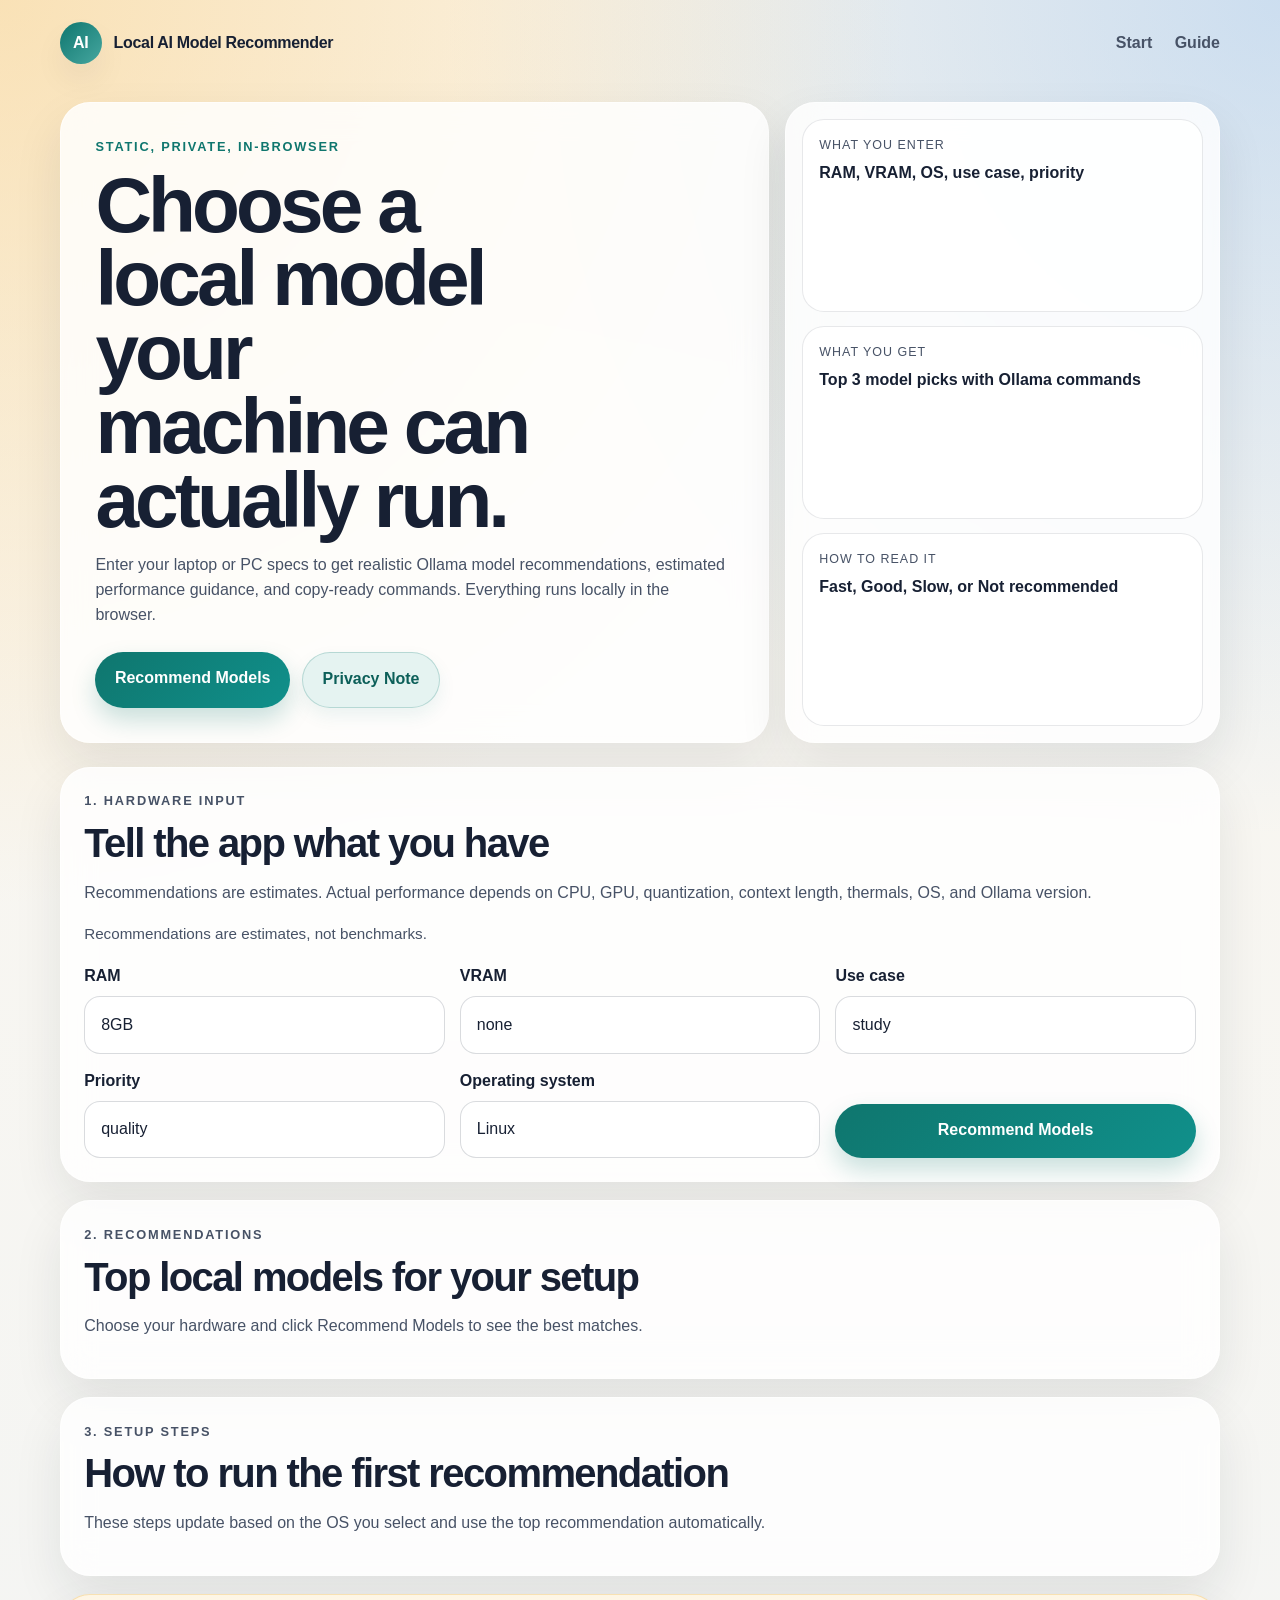
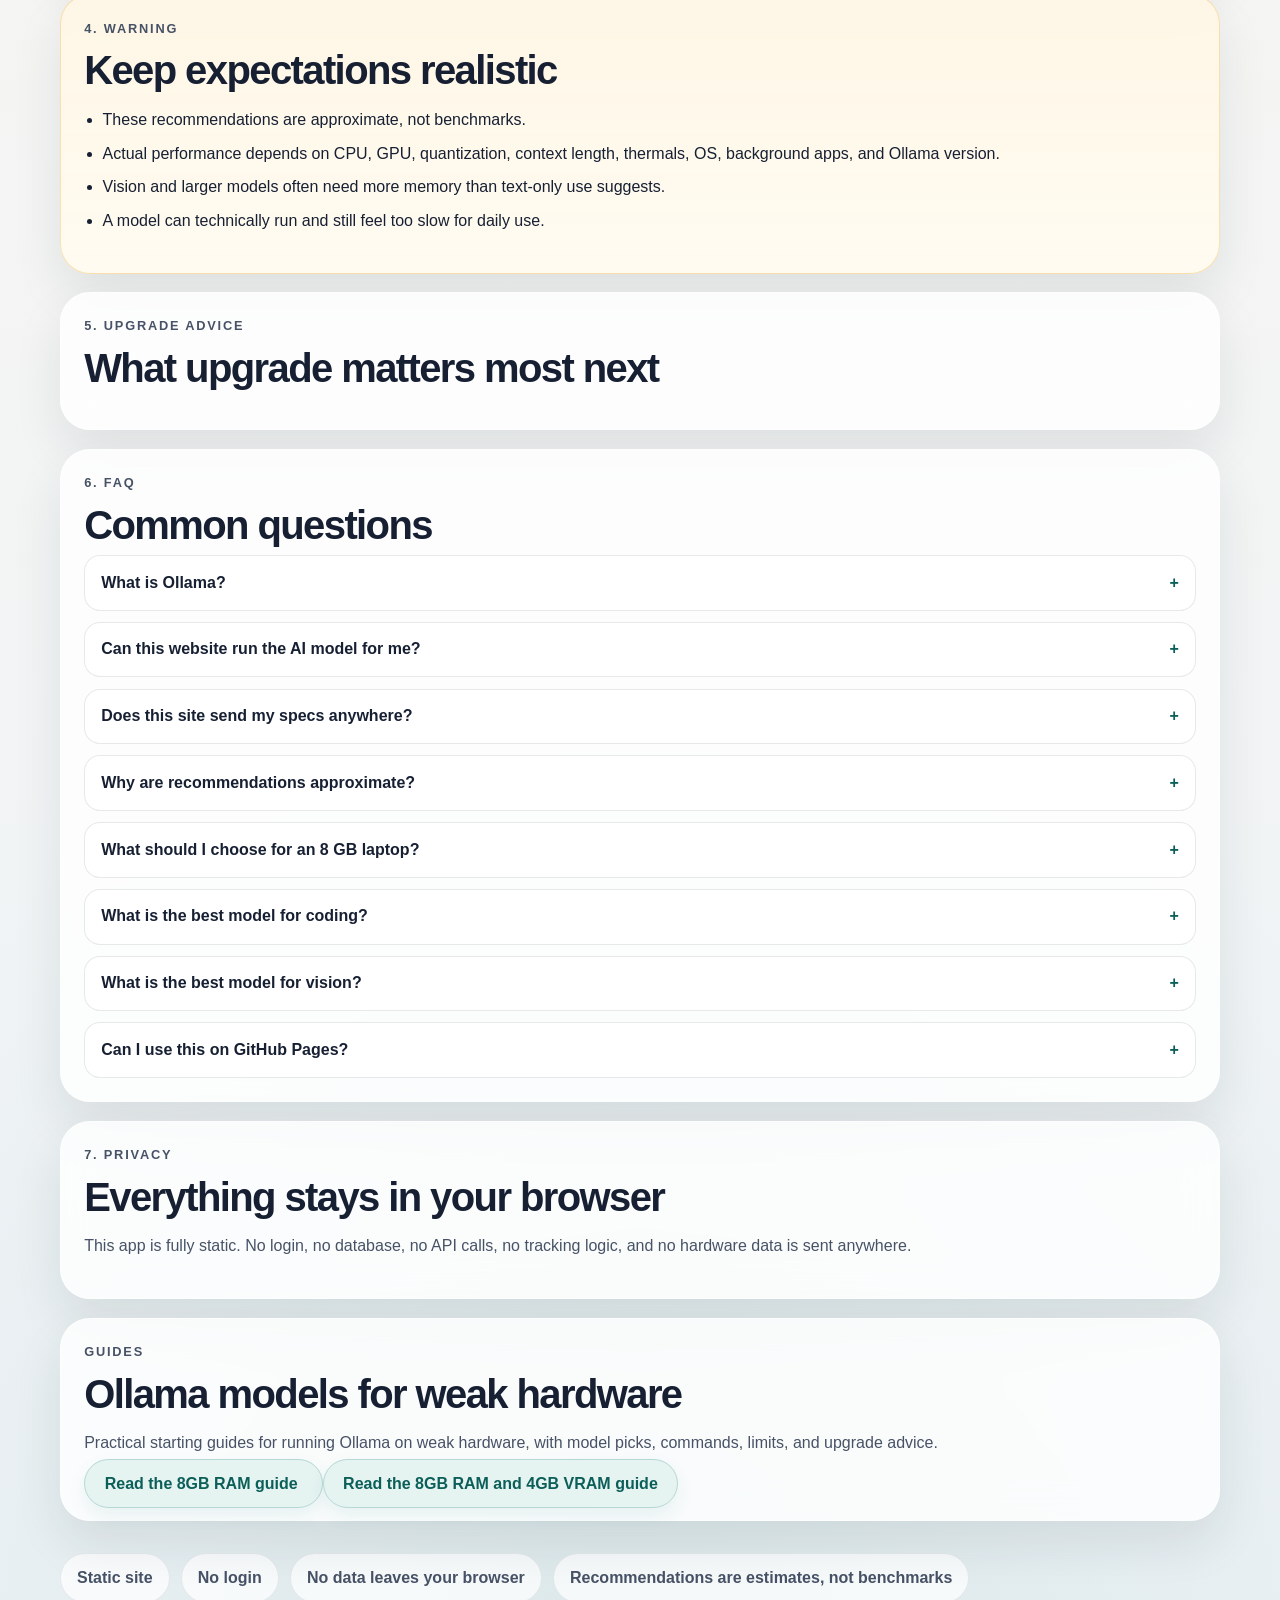
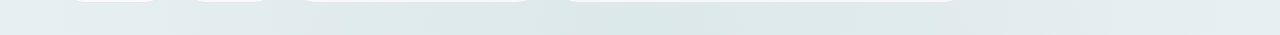
==== commit 25f31589: "Add SEO guide for running Ollama on 8GB RAM" ====
--- a/index.html
+++ b/index.html
@@ -395,13 +395,19 @@
 
         <section class="card resources-card" id="guides">
           <div class="section-heading">
-            <p class="eyebrow">Guide</p>
+            <p class="eyebrow">Guides</p>
             <h2>Ollama models for weak hardware</h2>
             <p>
-              A practical starting guide for running Ollama on 8GB RAM and 4GB
-              VRAM, with model picks, commands, limits, and upgrade advice.
-            </p>
-          </div>
+              Practical starting guides for running Ollama on weak hardware,
+              with model picks, commands, limits, and upgrade advice.
+            </p>
+          </div>
+          <a
+            href="./can-ollama-run-on-8gb-ram.html"
+            class="button button-secondary"
+          >
+            Read the 8GB RAM guide
+          </a>
           <a
             href="./best-ollama-models-8gb-ram-4gb-vram.html"
             class="button button-secondary"
@@ -420,5 +426,6 @@
     </div>
 
     <script src="./app.js"></script>
+    <!-- Cloudflare Web Analytics --><script defer src='https://static.cloudflareinsights.com/beacon.min.js' data-cf-beacon='{"token": "9627f5c90aa14c988069e39d1c63aba9"}'></script><!-- End Cloudflare Web Analytics -->
   </body>
 </html>
--- a/styles.css
+++ b/styles.css
@@ -134,7 +134,7 @@
   display: flex;
   flex-wrap: wrap;
   justify-content: flex-end;
-  gap: 0.9rem;
+  gap: 1.4rem;
 }
 
 .hero-content {
@@ -287,7 +287,10 @@
 }
 
 .button:focus-visible,
+.brand:focus-visible,
 .ghost-link:focus-visible,
+.article-card a:focus-visible,
+.footer-pill:focus-visible,
 summary:focus-visible,
 select:focus-visible,
 .custom-hardware-input:focus-visible,
@@ -1332,7 +1335,7 @@
   }
 
   .topbar-links {
-    gap: 0.7rem;
+    gap: 1rem;
   }
 
   .article-main {
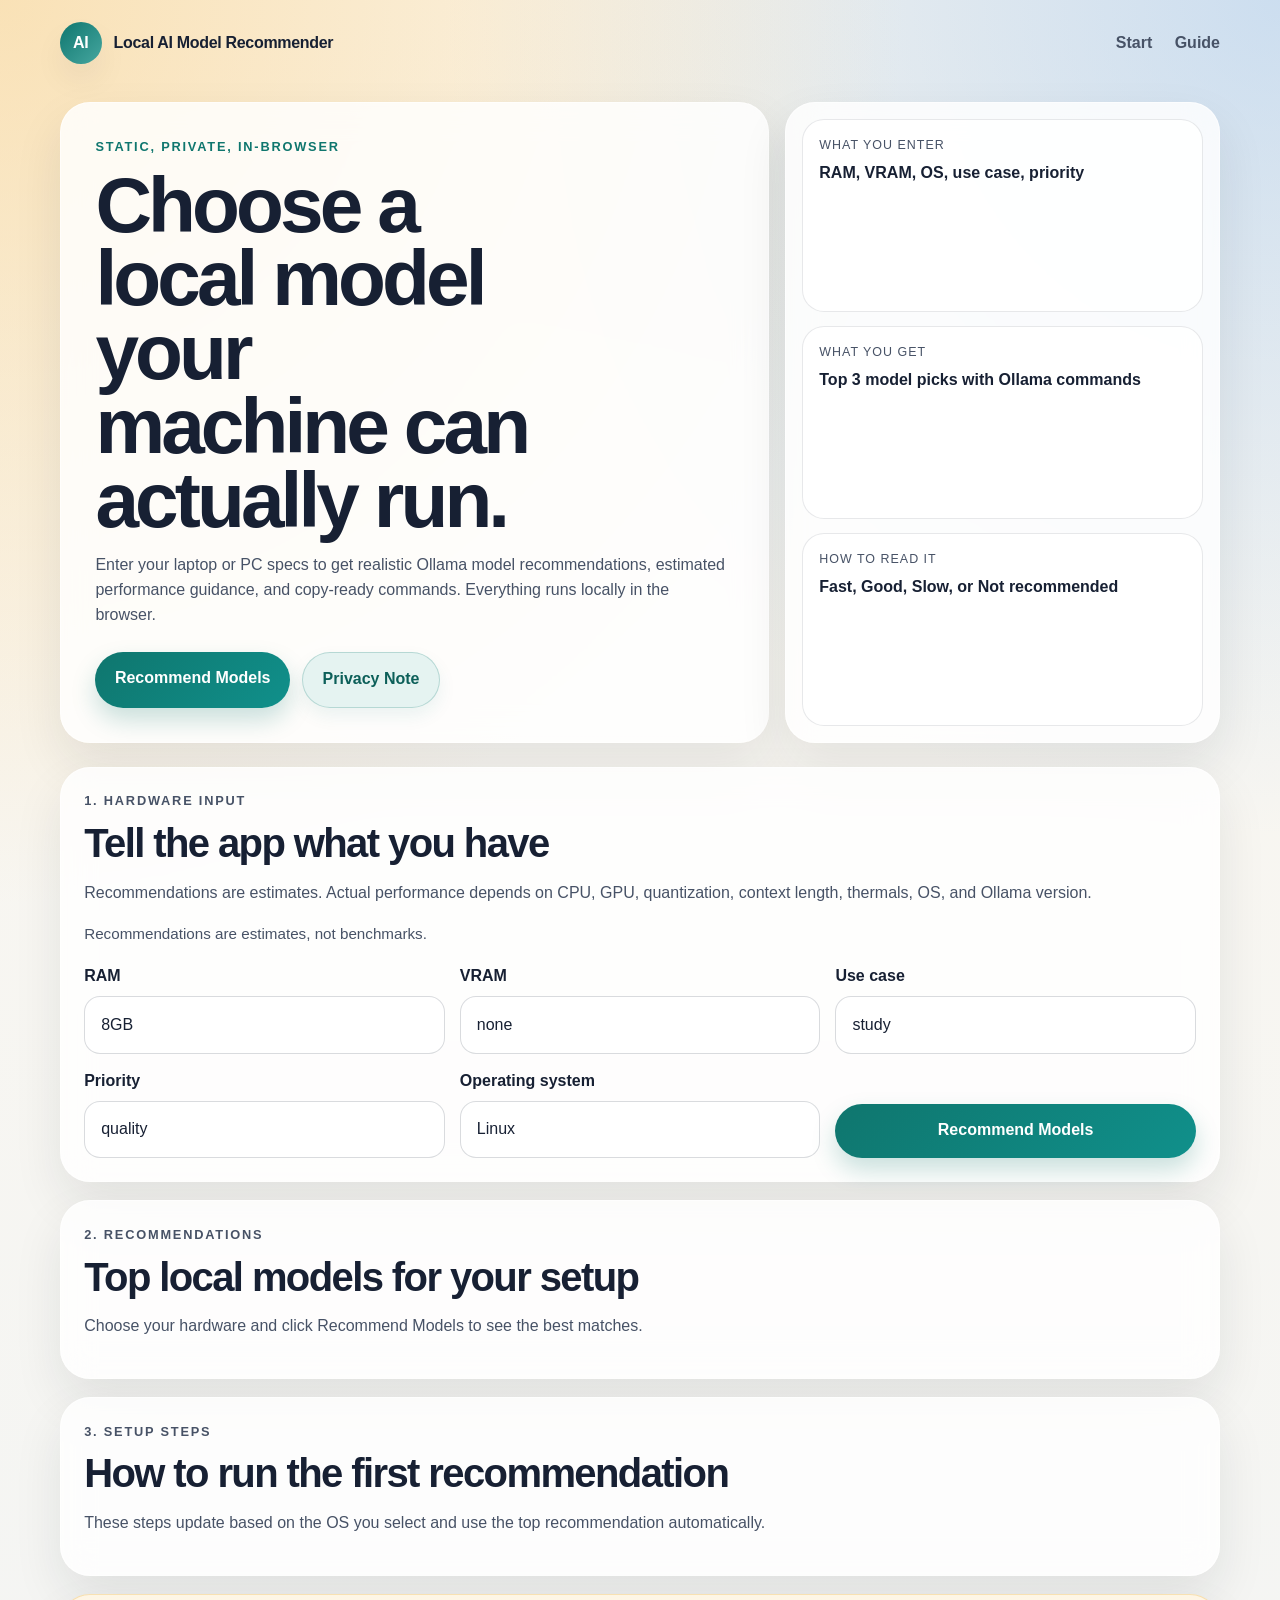
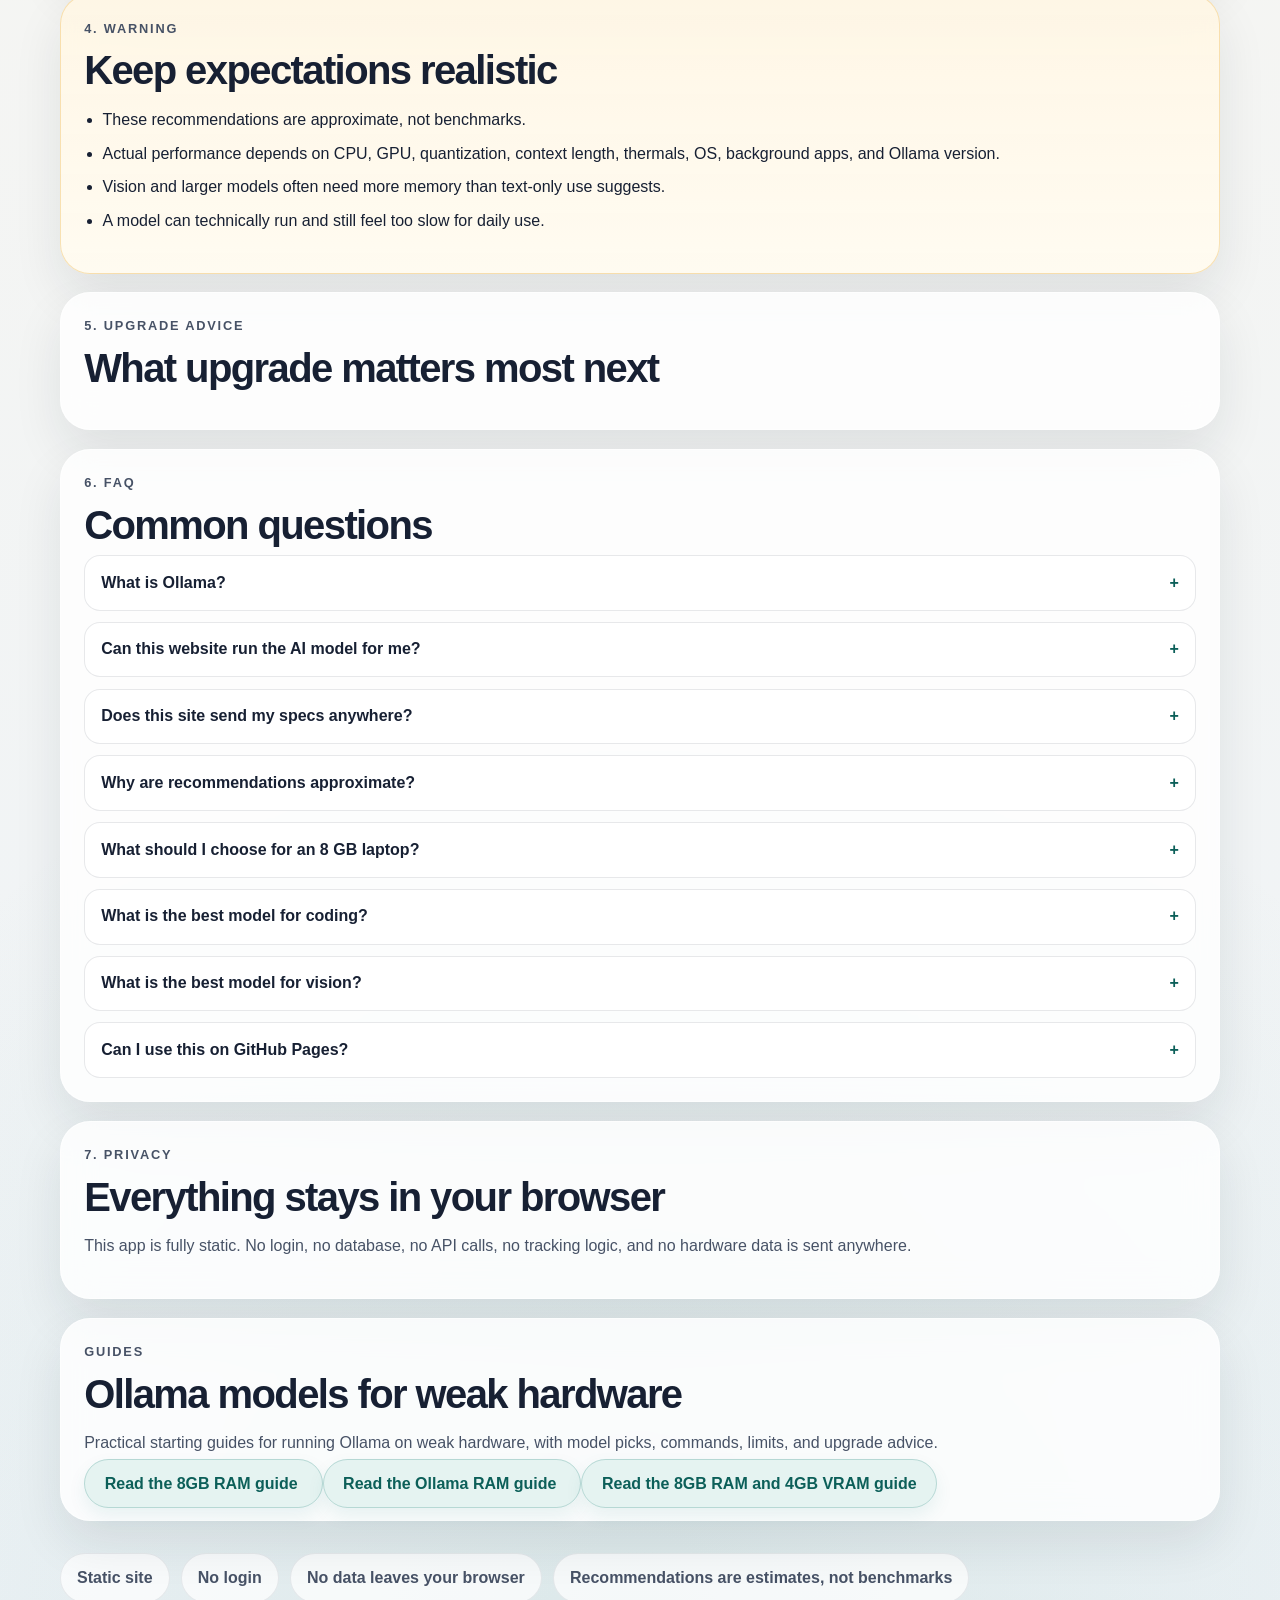
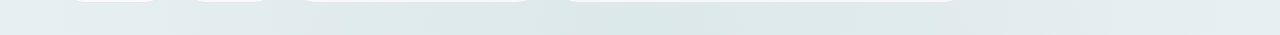
==== commit 4011de6e: "Add SEO guide for Ollama RAM requirements" ====
--- a/index.html
+++ b/index.html
@@ -409,6 +409,12 @@
             Read the 8GB RAM guide
           </a>
           <a
+            href="./how-much-ram-do-you-need-for-ollama.html"
+            class="button button-secondary"
+          >
+            Read the Ollama RAM guide
+          </a>
+          <a
             href="./best-ollama-models-8gb-ram-4gb-vram.html"
             class="button button-secondary"
           >
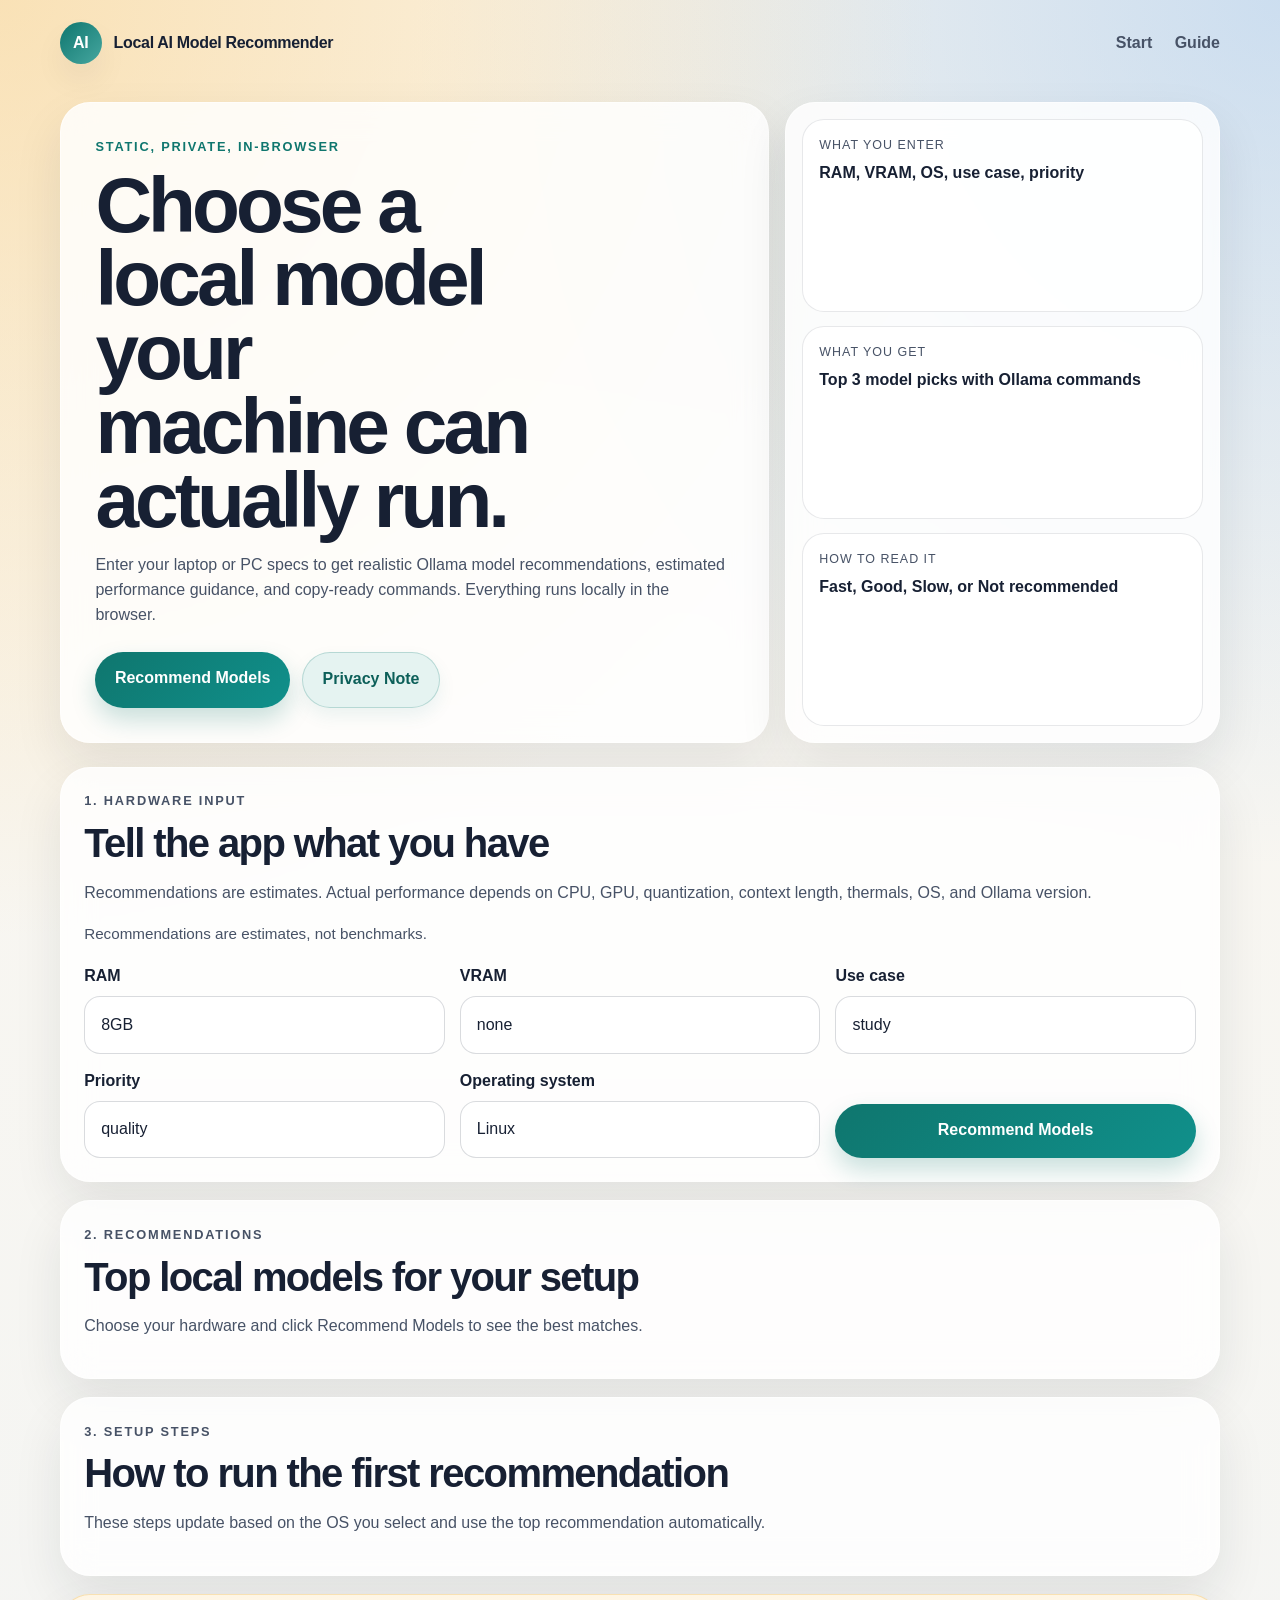
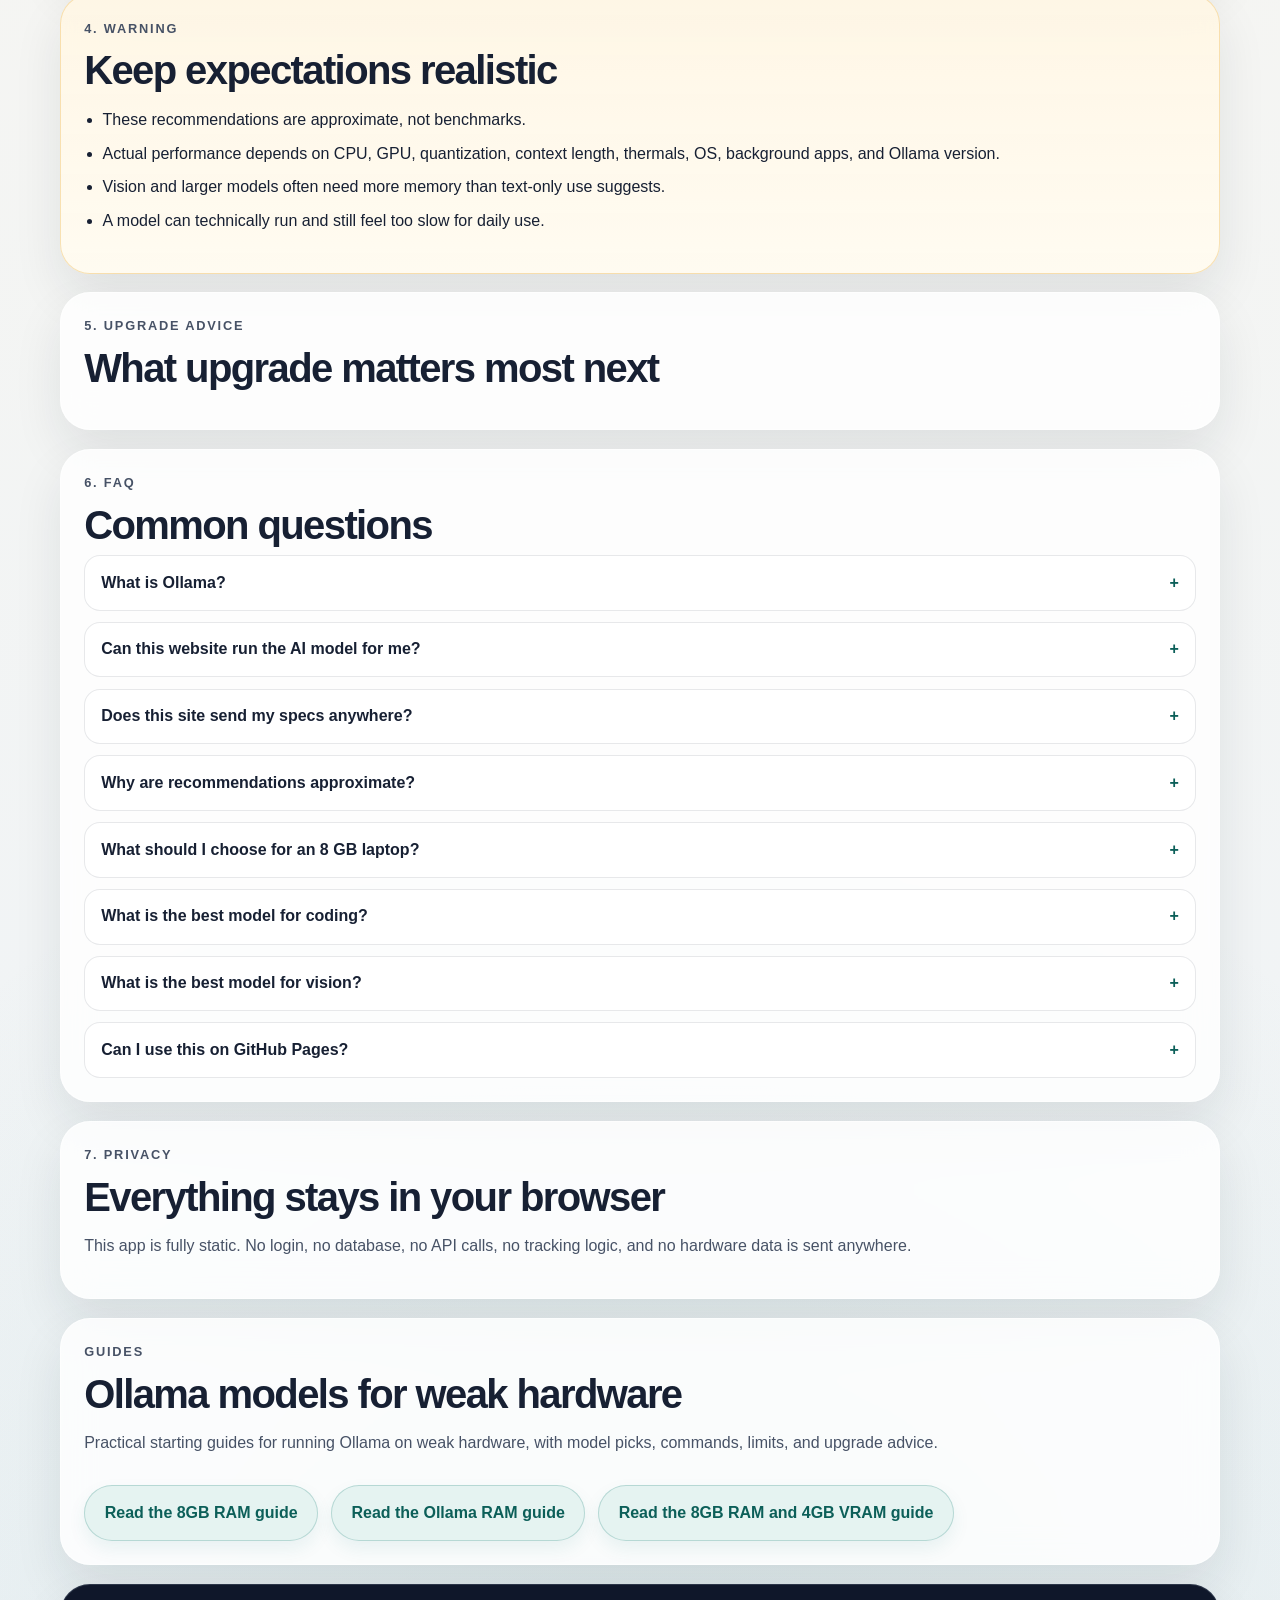
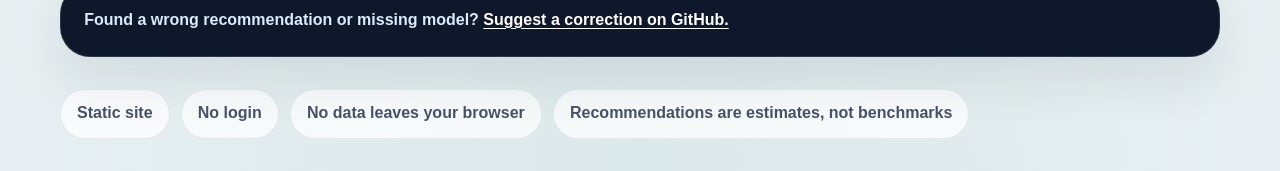
==== commit 536eb7fc: "Added feedback and issue tracking on each page" ====
--- a/index.html
+++ b/index.html
@@ -421,6 +421,15 @@
             Read the 8GB RAM and 4GB VRAM guide
           </a>
         </section>
+
+        <section class="card feedback-card" aria-label="Feedback">
+          <p>
+            Found a wrong recommendation or missing model?
+            <a href="https://github.com/meattacker/local-ai-model-recommender/issues">
+              Suggest a correction on GitHub.
+            </a>
+          </p>
+        </section>
       </main>
 
       <footer class="site-footer">
--- a/styles.css
+++ b/styles.css
@@ -25,6 +25,7 @@
   --radius-md: 16px;
   --radius-sm: 12px;
   --container: 1160px;
+  --article-width: 920px;
   --font-stack: "Segoe UI", "Helvetica Neue", Arial, sans-serif;
 }
 
@@ -802,6 +803,41 @@
   margin-top: 1rem;
 }
 
+.resources-card {
+  display: flex;
+  flex-wrap: wrap;
+  align-items: flex-start;
+  gap: 0.8rem;
+}
+
+.resources-card .section-heading {
+  flex: 1 0 100%;
+}
+
+.feedback-card {
+  display: flex;
+  flex-wrap: wrap;
+  align-items: center;
+  justify-content: space-between;
+  gap: 0.9rem;
+  background: #0f172a;
+  border-color: rgba(148, 163, 184, 0.22);
+  color: #f8fafc;
+}
+
+.feedback-card p {
+  margin: 0;
+  color: #dbeafe;
+  font-weight: 700;
+}
+
+.feedback-card a {
+  color: #ffffff;
+  font-weight: 800;
+  text-decoration: underline;
+  text-underline-offset: 0.18em;
+}
+
 .empty-state {
   min-width: 0;
   padding: 1.2rem;
@@ -881,20 +917,14 @@
   font-weight: 700;
 }
 
+.article-hero,
+.article-main {
+  width: min(calc(100% - 1.25rem), var(--article-width));
+  max-width: none;
+}
+
 .article-hero {
   padding-bottom: 1rem;
-}
-
-.article-hero-copy {
-  max-width: 880px;
-}
-
-.article-hero-copy h1 {
-  max-width: 13ch;
-}
-
-.article-main {
-  max-width: 920px;
 }
 
 .article-card {
@@ -1089,6 +1119,11 @@
     width: min(calc(100% - 2rem), var(--container));
   }
 
+  .article-hero,
+  .article-main {
+    width: min(calc(100% - 2rem), var(--article-width));
+  }
+
   .hero {
     padding-top: 1.4rem;
   }
@@ -1170,6 +1205,11 @@
   .main-content,
   .site-footer {
     width: min(calc(100% - 1rem), var(--container));
+  }
+
+  .article-hero,
+  .article-main {
+    width: min(calc(100% - 1rem), var(--article-width));
   }
 
   .brand {
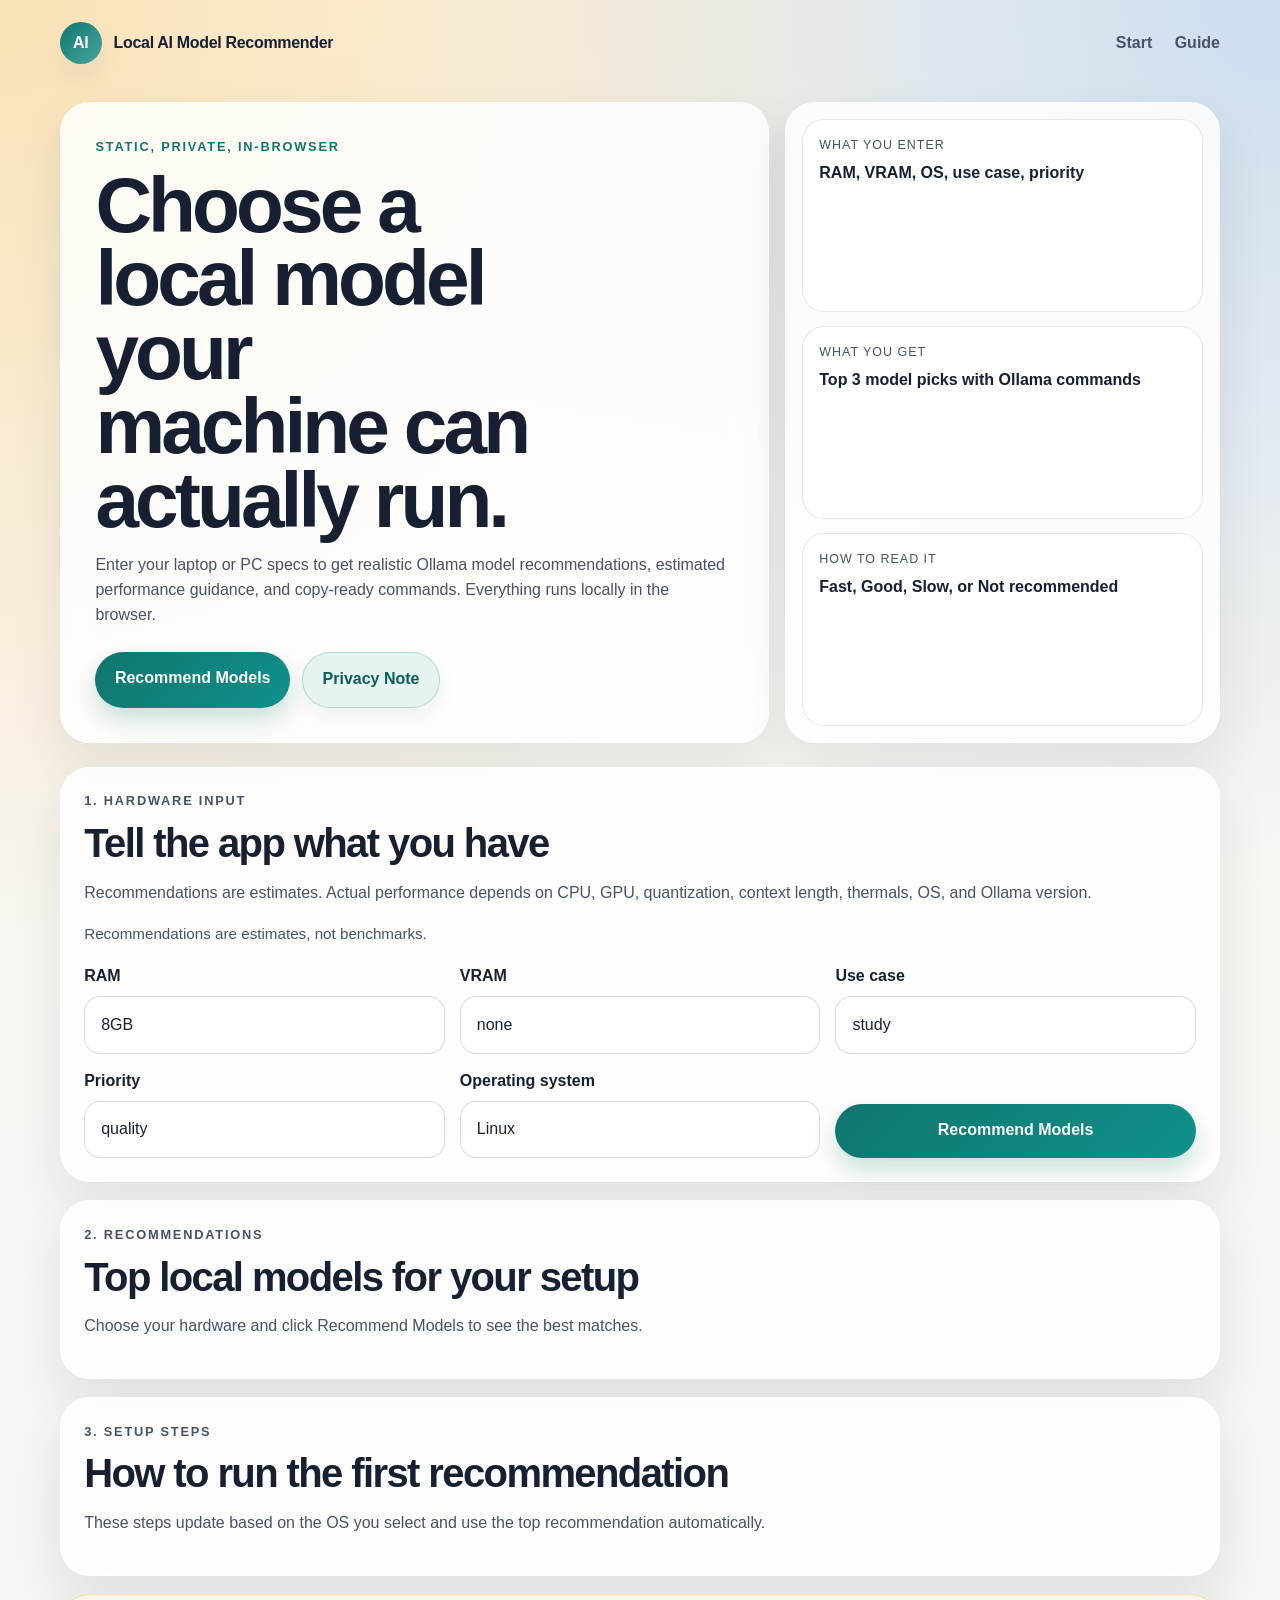
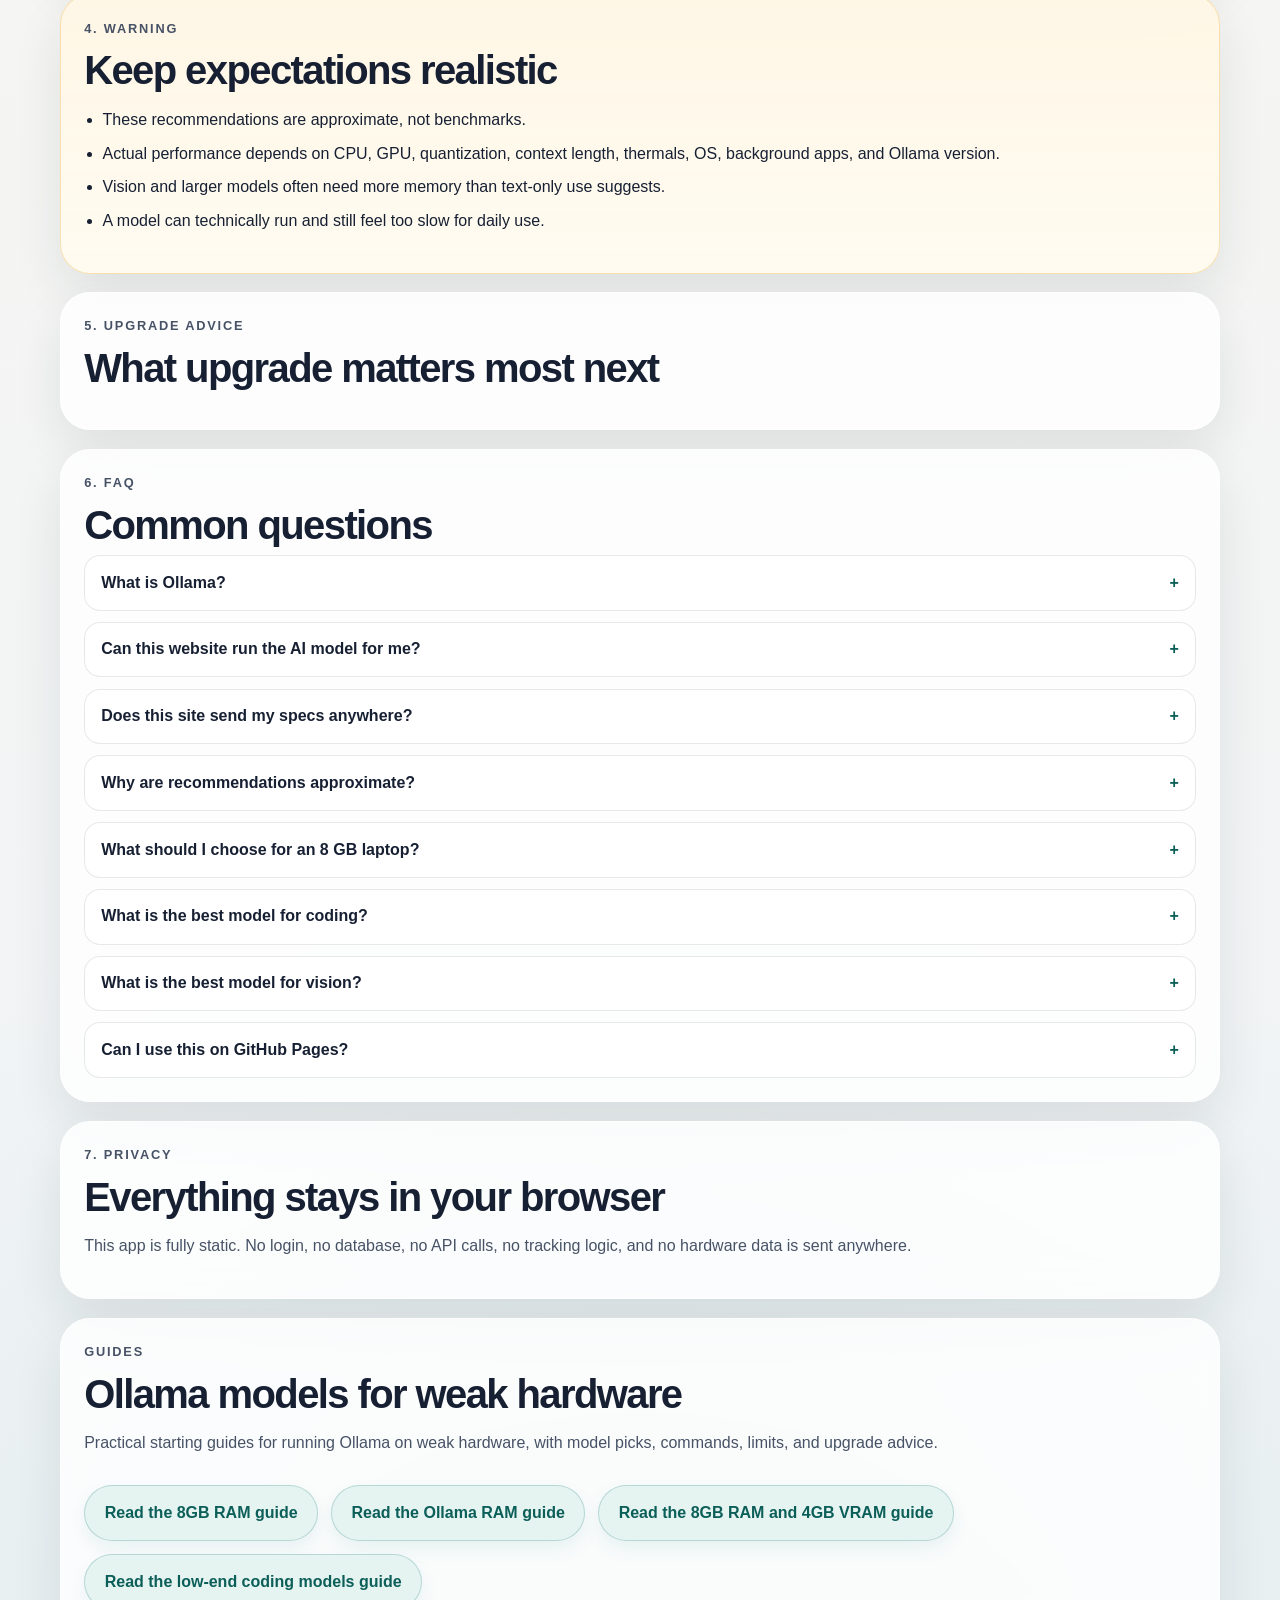
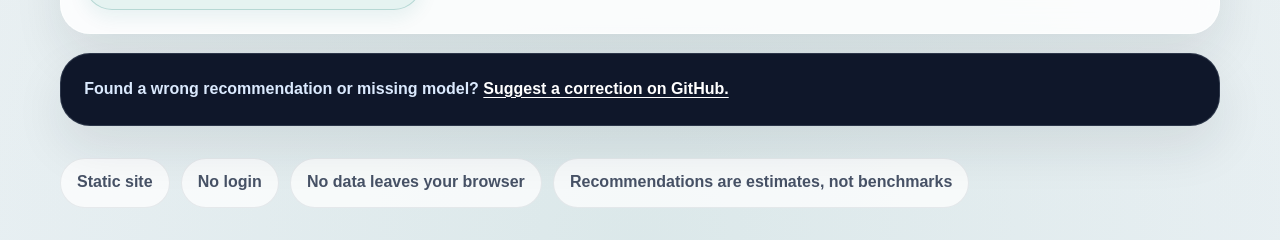
==== commit 67fc88b3: "Add SEO guide for Ollama coding models on low-end PCs" ====
--- a/index.html
+++ b/index.html
@@ -420,6 +420,12 @@
           >
             Read the 8GB RAM and 4GB VRAM guide
           </a>
+          <a
+            href="./best-ollama-models-for-coding-on-low-end-pcs.html"
+            class="button button-secondary"
+          >
+            Read the low-end coding models guide
+          </a>
         </section>
 
         <section class="card feedback-card" aria-label="Feedback">
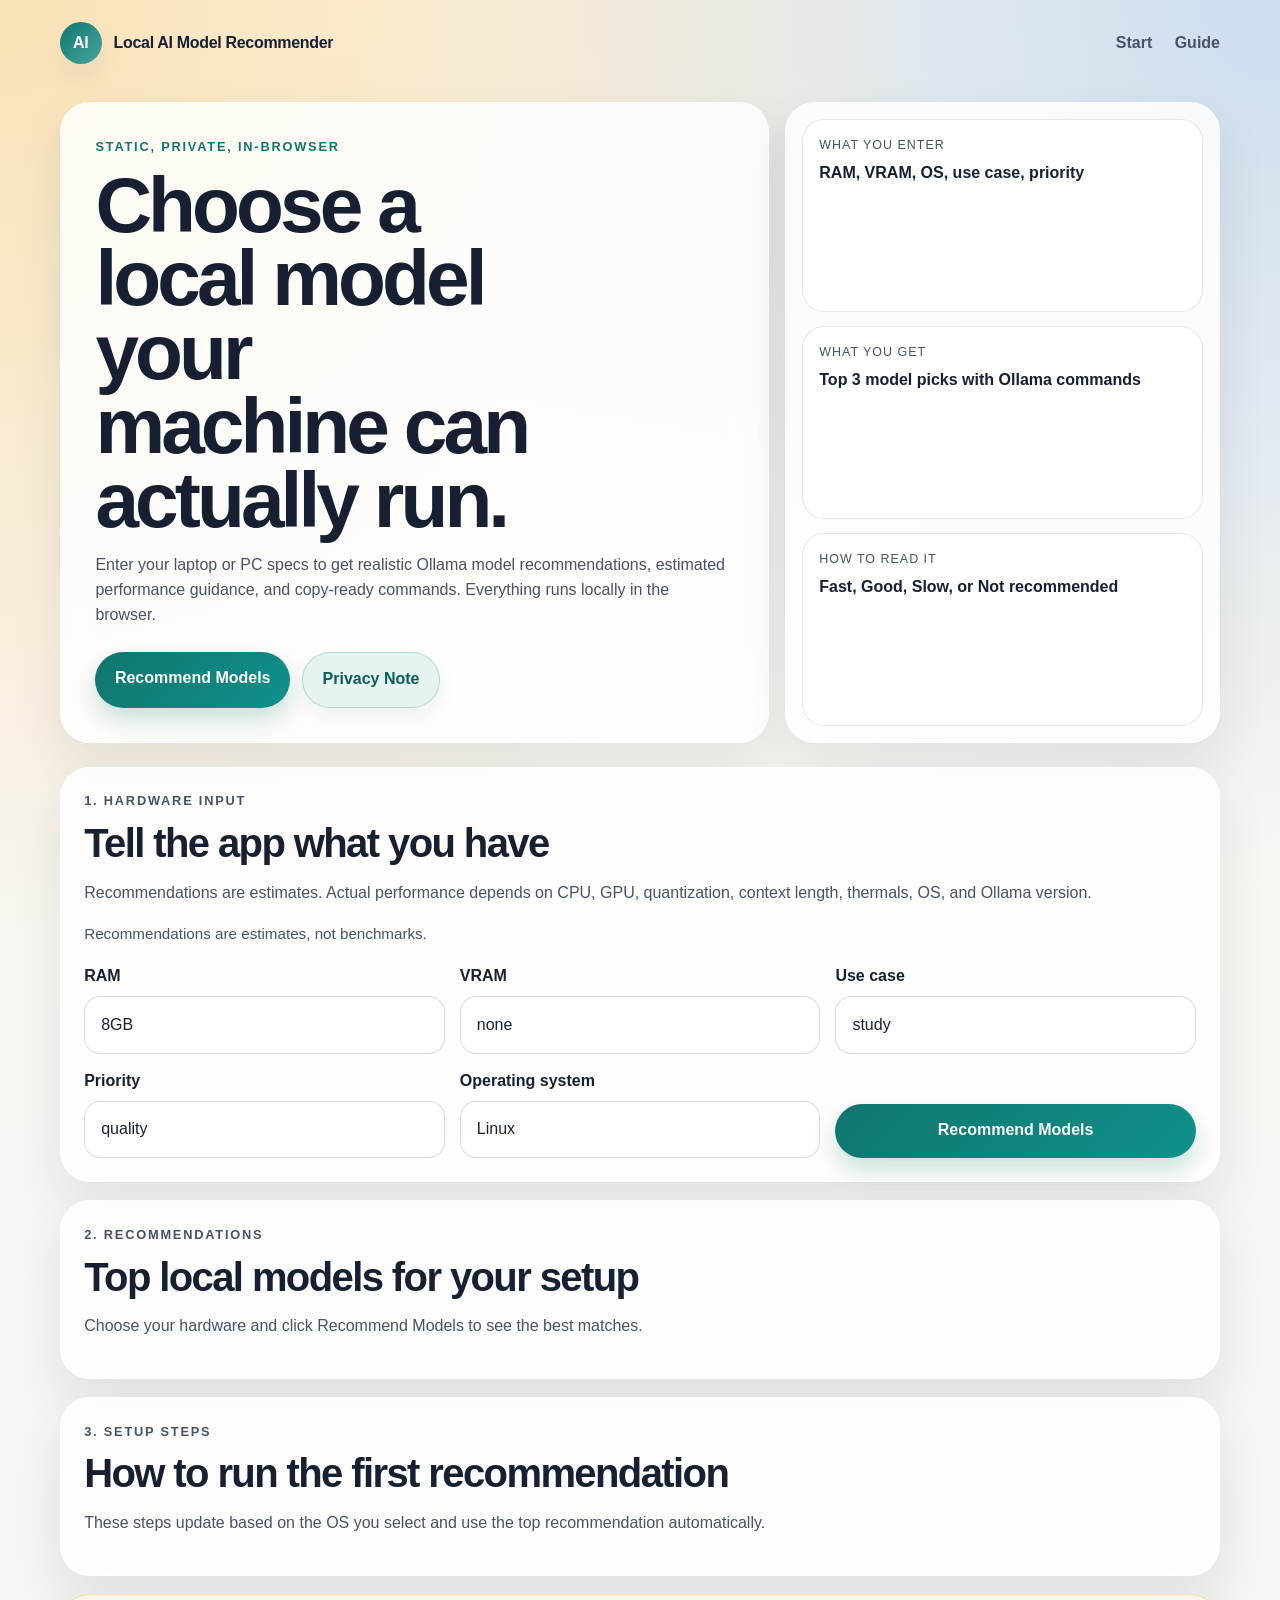
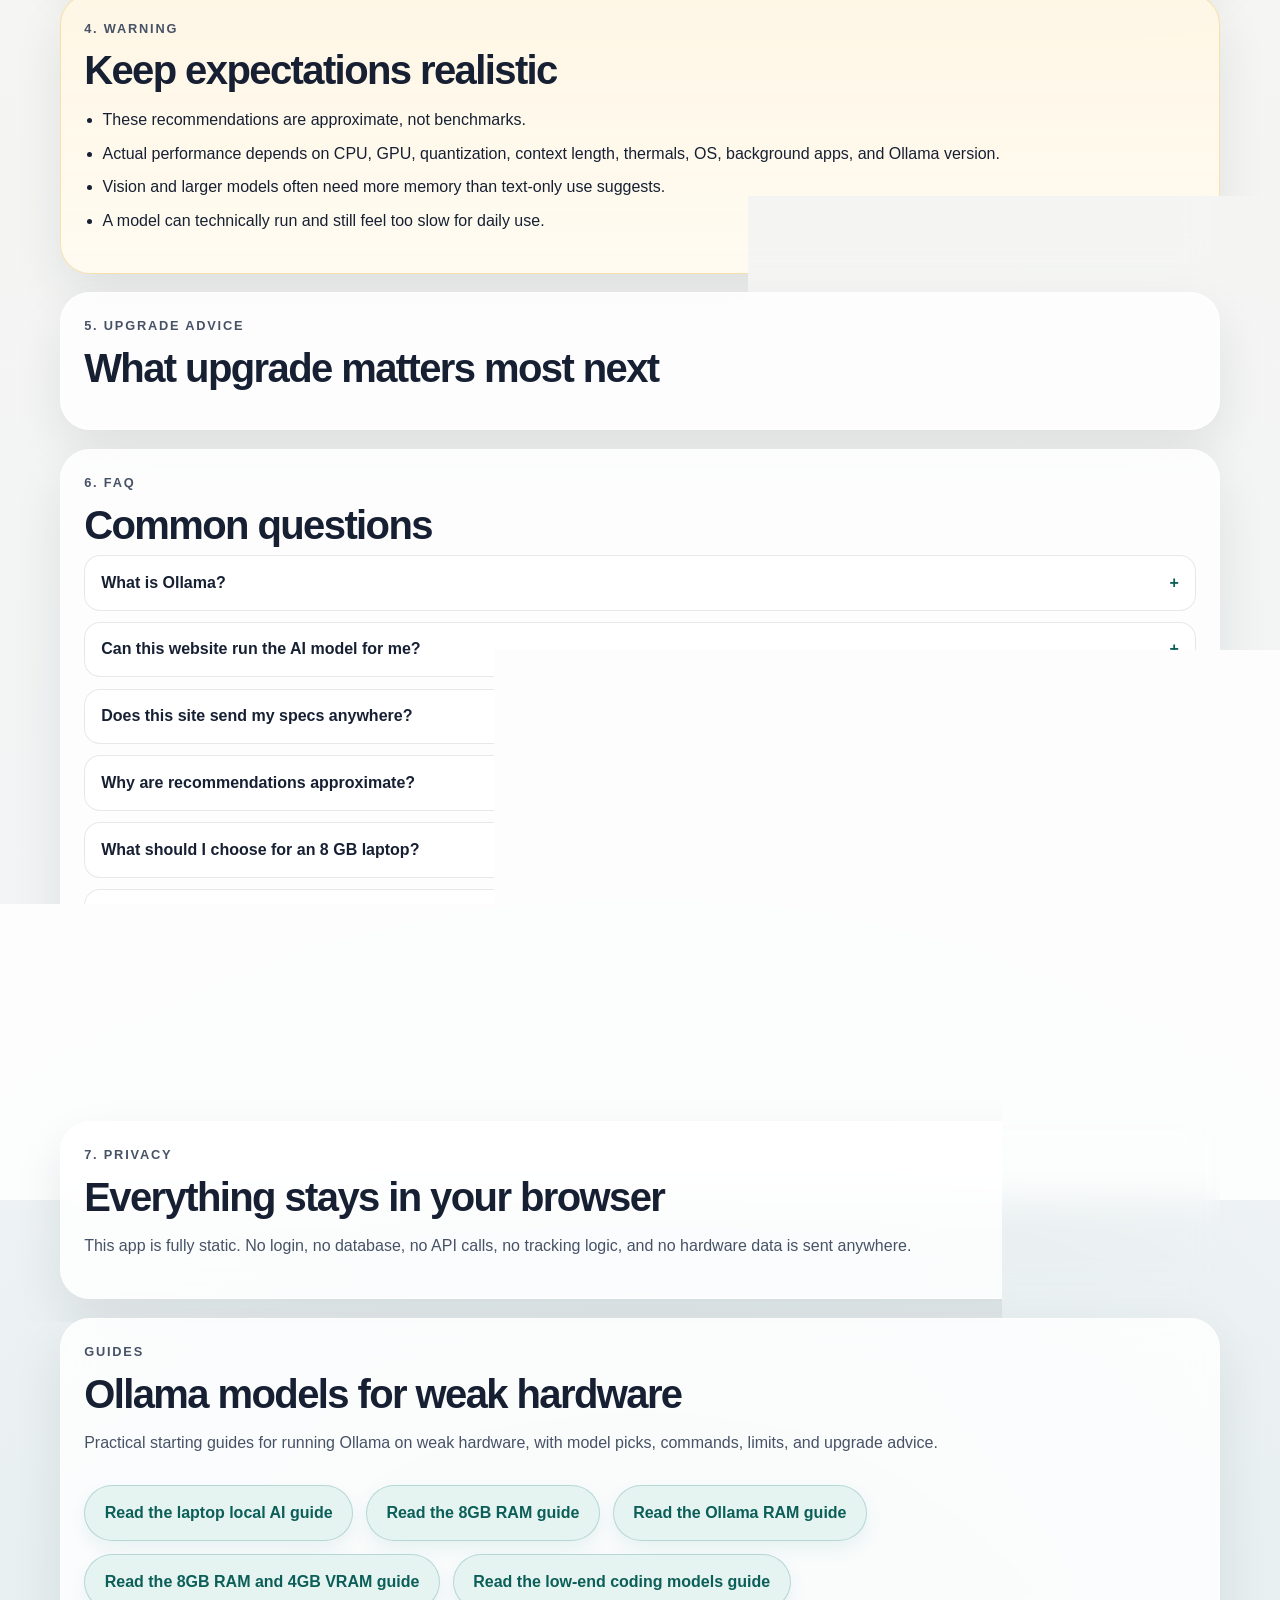
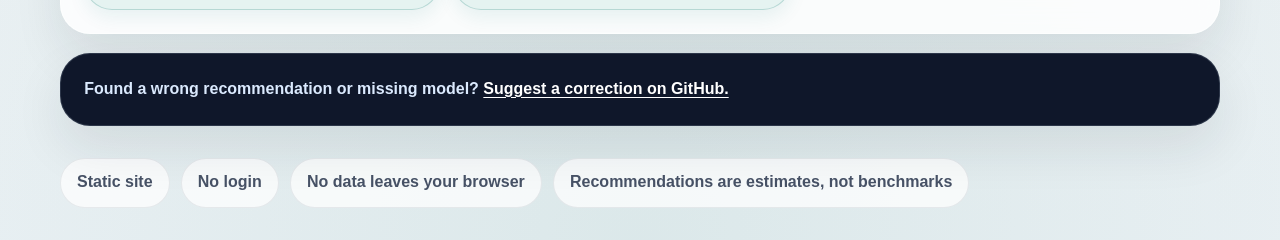
==== commit 92fe4384: "Add SEO guide for checking if a laptop can run local AI" ====
--- a/index.html
+++ b/index.html
@@ -403,6 +403,12 @@
             </p>
           </div>
           <a
+            href="./can-my-laptop-run-local-ai.html"
+            class="button button-secondary"
+          >
+            Read the laptop local AI guide
+          </a>
+          <a
             href="./can-ollama-run-on-8gb-ram.html"
             class="button button-secondary"
           >
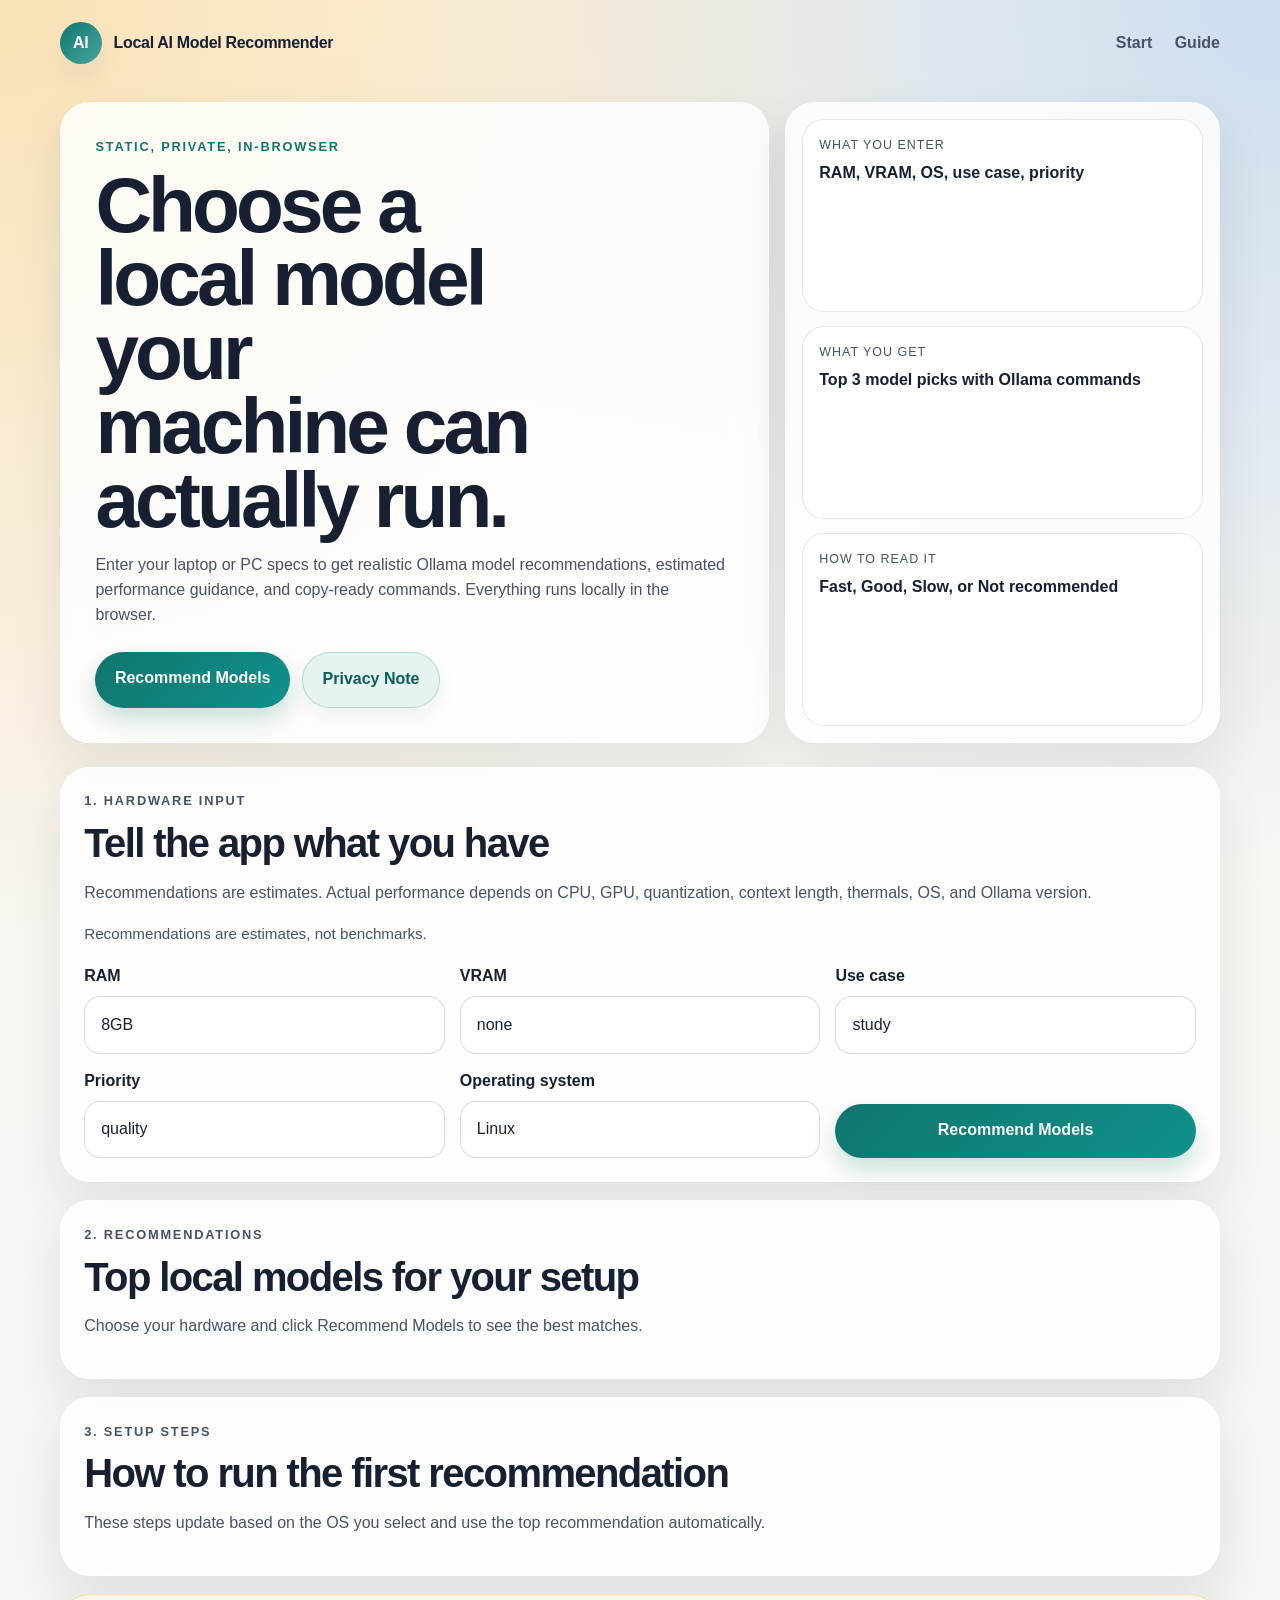
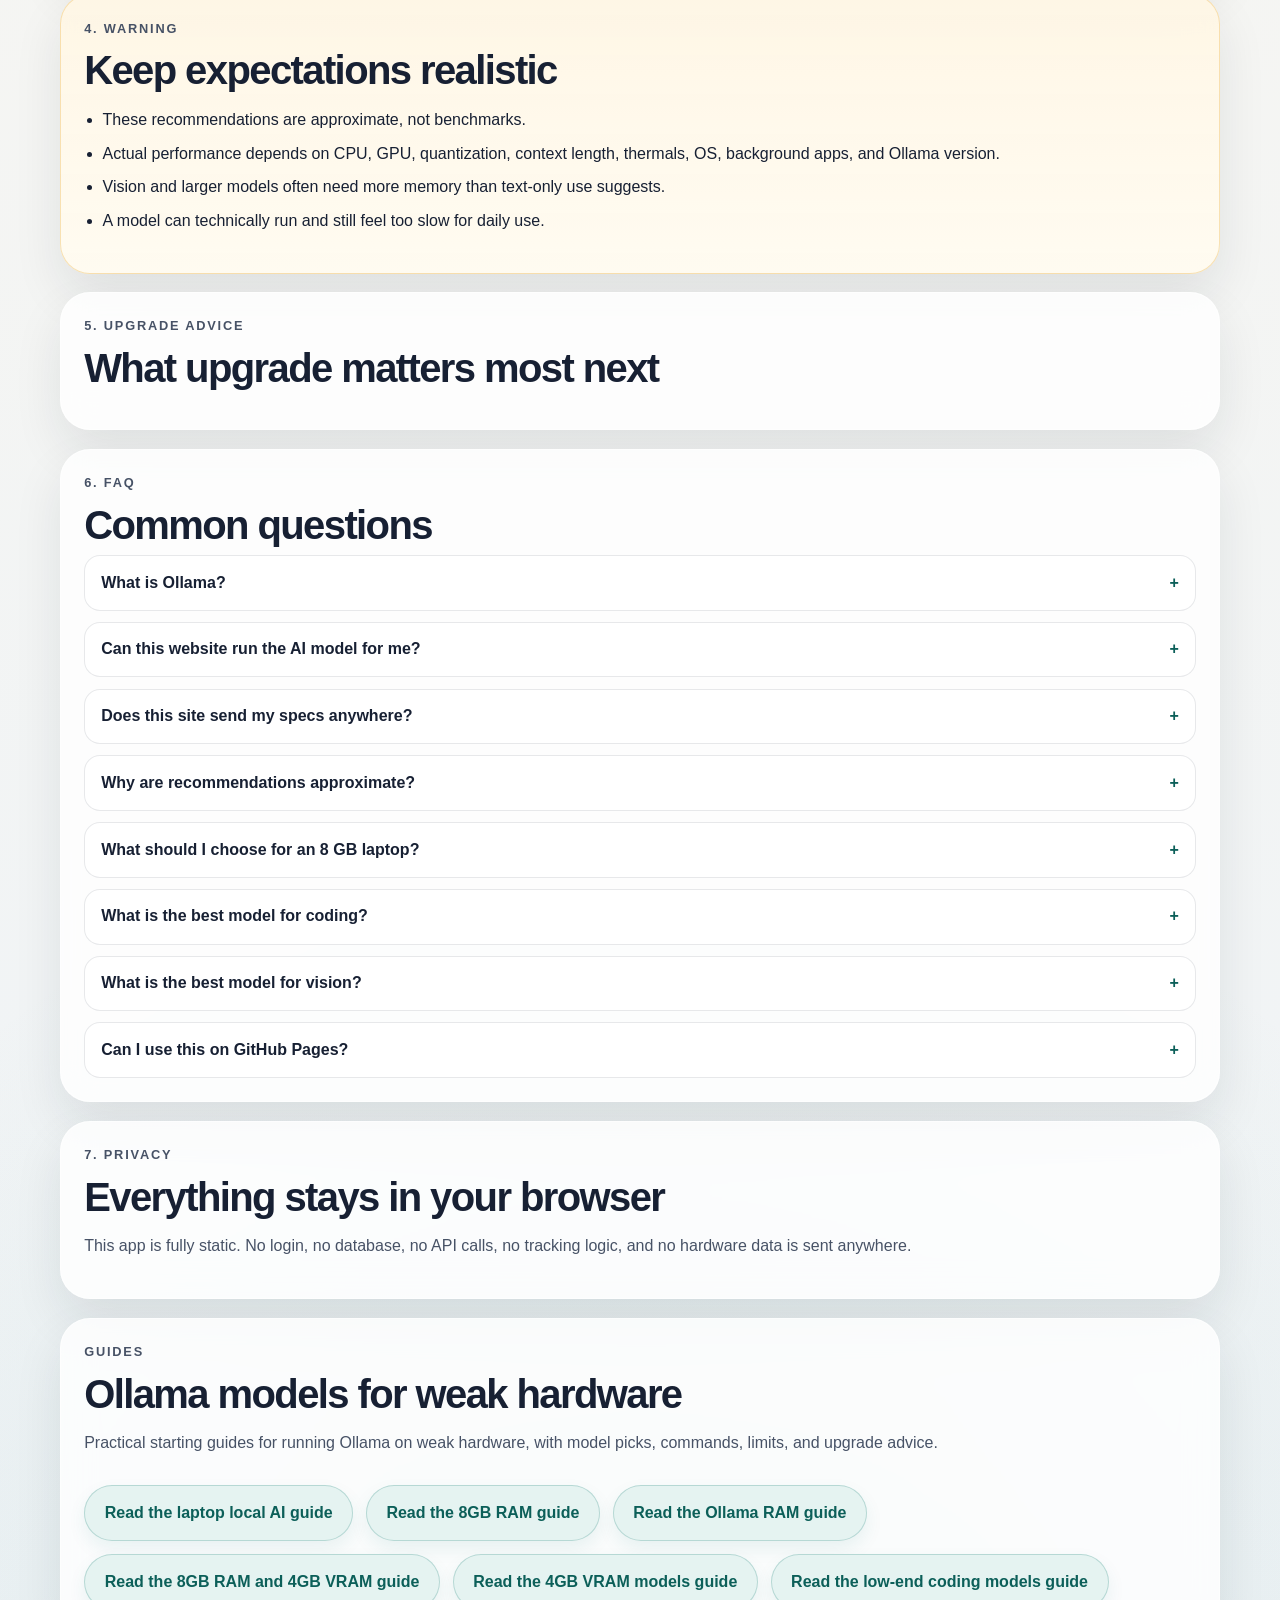
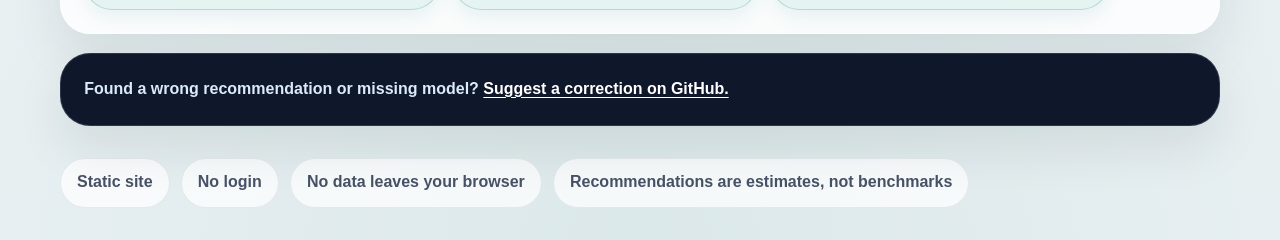
==== commit cc7ca5a0: "Add SEO guide for local AI models on 4GB VRAM" ====
--- a/index.html
+++ b/index.html
@@ -427,6 +427,12 @@
             Read the 8GB RAM and 4GB VRAM guide
           </a>
           <a
+            href="./best-local-ai-models-4gb-vram.html"
+            class="button button-secondary"
+          >
+            Read the 4GB VRAM models guide
+          </a>
+          <a
             href="./best-ollama-models-for-coding-on-low-end-pcs.html"
             class="button button-secondary"
           >
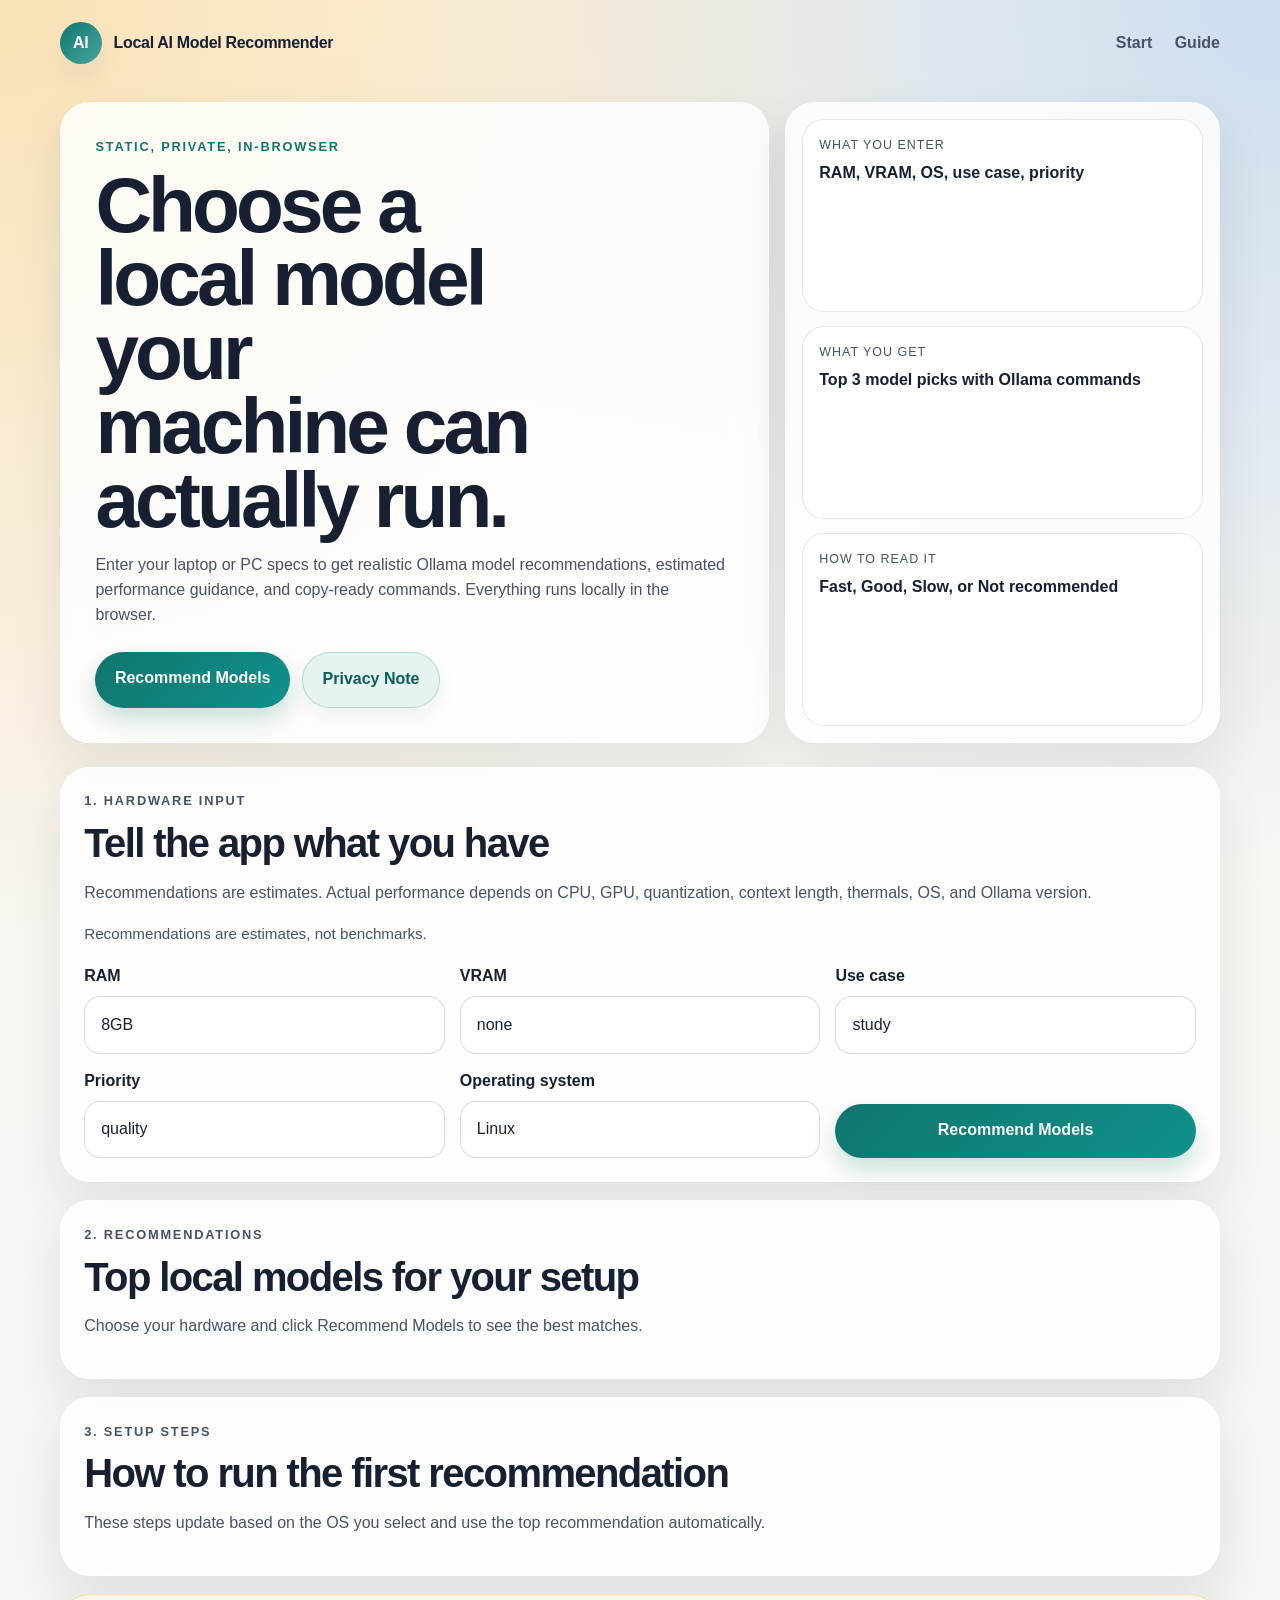
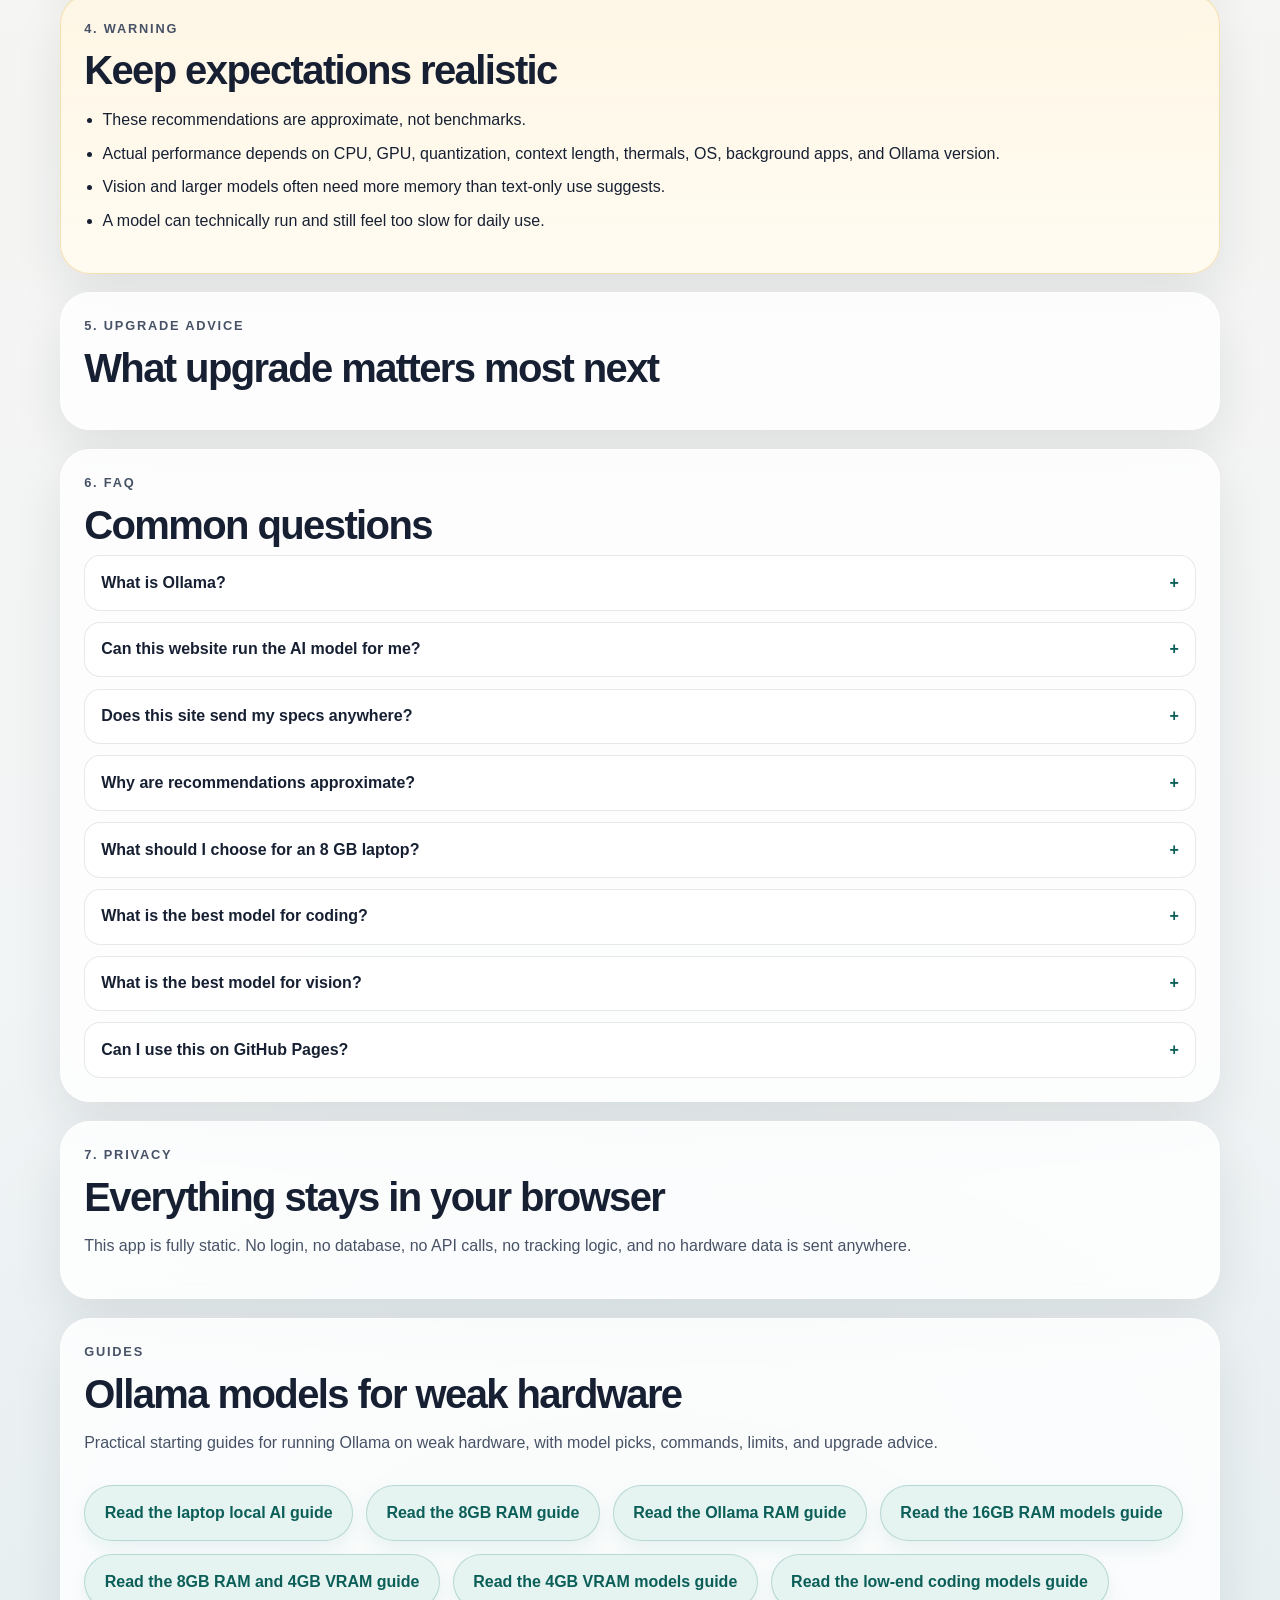
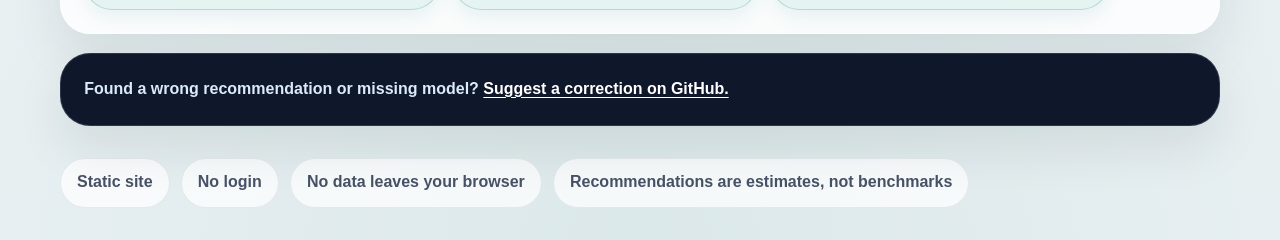
==== commit a317fbe8: "New SEO page for models on 16GB RAM" ====
--- a/index.html
+++ b/index.html
@@ -421,6 +421,12 @@
             Read the Ollama RAM guide
           </a>
           <a
+            href="./best-ollama-models-16gb-ram.html"
+            class="button button-secondary"
+          >
+            Read the 16GB RAM models guide
+          </a>
+          <a
             href="./best-ollama-models-8gb-ram-4gb-vram.html"
             class="button button-secondary"
           >
